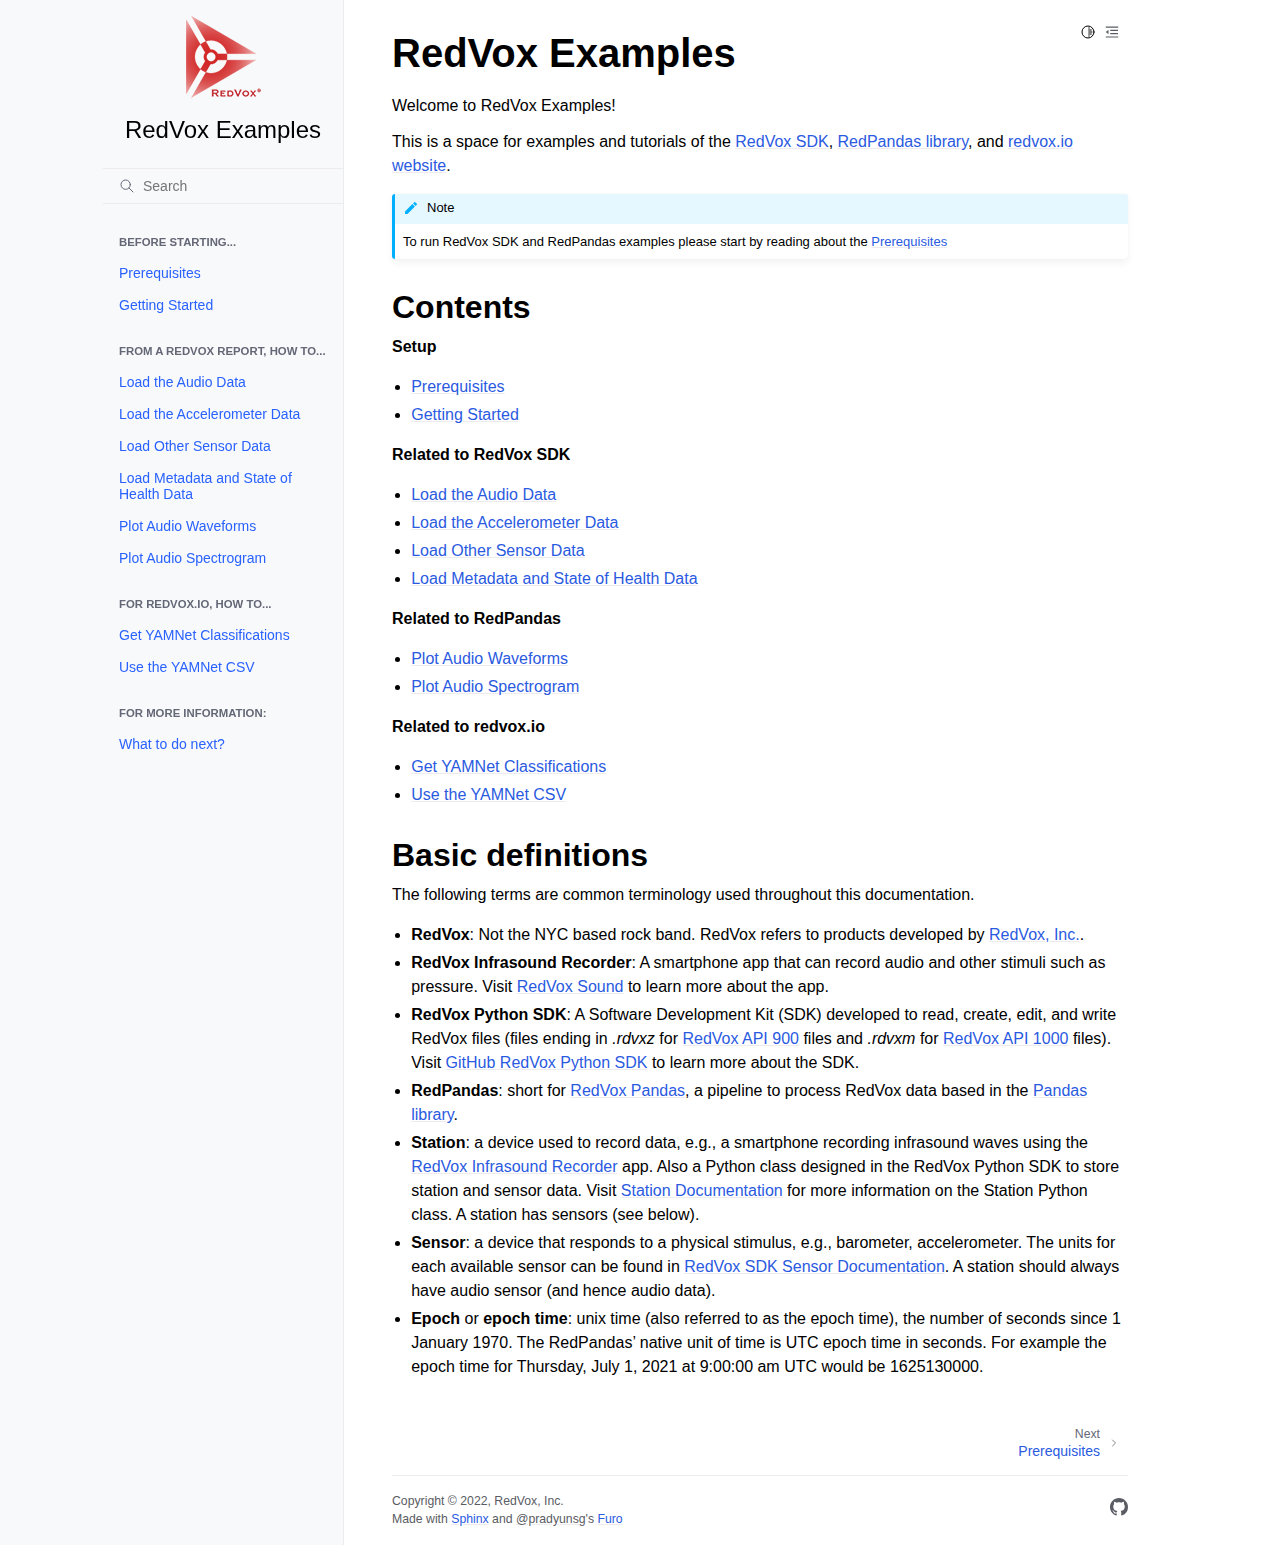
==== index.html @ 16bf3a45 "Update documentation" ====
<!doctype html>
<html class="no-js">
  <head><meta charset="utf-8"/>
    <meta name="viewport" content="width=device-width,initial-scale=1"/>
    <meta name="color-scheme" content="light dark"><link rel="index" title="Index" href="genindex.html" /><link rel="search" title="Search" href="search.html" /><link rel="next" title="Prerequisites" href="prereqs.html" />

    <meta name="generator" content="sphinx-4.5.0, furo 2022.04.07"/>
        <title>RedVox Examples</title>
      <link rel="stylesheet" type="text/css" href="_static/pygments.css" />
    <link rel="stylesheet" type="text/css" href="_static/styles/furo.css?digest=68f4518137b9aefe99b631505a2064c3c42c9852" />
    <link rel="stylesheet" type="text/css" href="_static/styles/furo-extensions.css?digest=30d1aed668e5c3a91c3e3bf6a60b675221979f0e" />
    
    


<style>
  body {
    --color-code-background: #f8f8f8;
  --color-code-foreground: black;
  
  }
  @media not print {
    body[data-theme="dark"] {
      --color-code-background: #202020;
  --color-code-foreground: #d0d0d0;
  
    }
    @media (prefers-color-scheme: dark) {
      body:not([data-theme="light"]) {
        --color-code-background: #202020;
  --color-code-foreground: #d0d0d0;
  
      }
    }
  }
</style></head>
  <body>
    
    <script>
      document.body.dataset.theme = localStorage.getItem("theme") || "auto";
    </script>
    

<svg xmlns="http://www.w3.org/2000/svg" style="display: none;">
  <symbol id="svg-toc" viewBox="0 0 24 24">
    <title>Contents</title>
    <svg stroke="currentColor" fill="currentColor" stroke-width="0" viewBox="0 0 1024 1024">
      <path d="M408 442h480c4.4 0 8-3.6 8-8v-56c0-4.4-3.6-8-8-8H408c-4.4 0-8 3.6-8 8v56c0 4.4 3.6 8 8 8zm-8 204c0 4.4 3.6 8 8 8h480c4.4 0 8-3.6 8-8v-56c0-4.4-3.6-8-8-8H408c-4.4 0-8 3.6-8 8v56zm504-486H120c-4.4 0-8 3.6-8 8v56c0 4.4 3.6 8 8 8h784c4.4 0 8-3.6 8-8v-56c0-4.4-3.6-8-8-8zm0 632H120c-4.4 0-8 3.6-8 8v56c0 4.4 3.6 8 8 8h784c4.4 0 8-3.6 8-8v-56c0-4.4-3.6-8-8-8zM115.4 518.9L271.7 642c5.8 4.6 14.4.5 14.4-6.9V388.9c0-7.4-8.5-11.5-14.4-6.9L115.4 505.1a8.74 8.74 0 0 0 0 13.8z"/>
    </svg>
  </symbol>
  <symbol id="svg-menu" viewBox="0 0 24 24">
    <title>Menu</title>
    <svg xmlns="http://www.w3.org/2000/svg" viewBox="0 0 24 24" fill="none" stroke="currentColor"
      stroke-width="2" stroke-linecap="round" stroke-linejoin="round" class="feather-menu">
      <line x1="3" y1="12" x2="21" y2="12"></line>
      <line x1="3" y1="6" x2="21" y2="6"></line>
      <line x1="3" y1="18" x2="21" y2="18"></line>
    </svg>
  </symbol>
  <symbol id="svg-arrow-right" viewBox="0 0 24 24">
    <title>Expand</title>
    <svg xmlns="http://www.w3.org/2000/svg" viewBox="0 0 24 24" fill="none" stroke="currentColor"
      stroke-width="2" stroke-linecap="round" stroke-linejoin="round" class="feather-chevron-right">
      <polyline points="9 18 15 12 9 6"></polyline>
    </svg>
  </symbol>
  <symbol id="svg-sun" viewBox="0 0 24 24">
    <title>Light mode</title>
    <svg xmlns="http://www.w3.org/2000/svg" viewBox="0 0 24 24" fill="none" stroke="currentColor"
      stroke-width="1.5" stroke-linecap="round" stroke-linejoin="round" class="feather-sun">
      <circle cx="12" cy="12" r="5"></circle>
      <line x1="12" y1="1" x2="12" y2="3"></line>
      <line x1="12" y1="21" x2="12" y2="23"></line>
      <line x1="4.22" y1="4.22" x2="5.64" y2="5.64"></line>
      <line x1="18.36" y1="18.36" x2="19.78" y2="19.78"></line>
      <line x1="1" y1="12" x2="3" y2="12"></line>
      <line x1="21" y1="12" x2="23" y2="12"></line>
      <line x1="4.22" y1="19.78" x2="5.64" y2="18.36"></line>
      <line x1="18.36" y1="5.64" x2="19.78" y2="4.22"></line>
    </svg>
  </symbol>
  <symbol id="svg-moon" viewBox="0 0 24 24">
    <title>Dark mode</title>
    <svg xmlns="http://www.w3.org/2000/svg" viewBox="0 0 24 24" fill="none" stroke="currentColor"
      stroke-width="1.5" stroke-linecap="round" stroke-linejoin="round" class="icon-tabler-moon">
      <path stroke="none" d="M0 0h24v24H0z" fill="none" />
      <path d="M12 3c.132 0 .263 0 .393 0a7.5 7.5 0 0 0 7.92 12.446a9 9 0 1 1 -8.313 -12.454z" />
    </svg>
  </symbol>
  <symbol id="svg-sun-half" viewBox="0 0 24 24">
    <title>Auto light/dark mode</title>
    <svg xmlns="http://www.w3.org/2000/svg" viewBox="0 0 24 24" fill="none" stroke="currentColor"
      stroke-width="1.5" stroke-linecap="round" stroke-linejoin="round" class="icon-tabler-shadow">
      <path stroke="none" d="M0 0h24v24H0z" fill="none"/>
      <circle cx="12" cy="12" r="9" />
      <path d="M13 12h5" />
      <path d="M13 15h4" />
      <path d="M13 18h1" />
      <path d="M13 9h4" />
      <path d="M13 6h1" />
    </svg>
  </symbol>
</svg>

<input type="checkbox" class="sidebar-toggle" name="__navigation" id="__navigation">
<input type="checkbox" class="sidebar-toggle" name="__toc" id="__toc">
<label class="overlay sidebar-overlay" for="__navigation">
  <div class="visually-hidden">Hide navigation sidebar</div>
</label>
<label class="overlay toc-overlay" for="__toc">
  <div class="visually-hidden">Hide table of contents sidebar</div>
</label>



<div class="page">
  <header class="mobile-header">
    <div class="header-left">
      <label class="nav-overlay-icon" for="__navigation">
        <div class="visually-hidden">Toggle site navigation sidebar</div>
        <i class="icon"><svg><use href="#svg-menu"></use></svg></i>
      </label>
    </div>
    <div class="header-center">
      <a href="#"><div class="brand">RedVox Examples</div></a>
    </div>
    <div class="header-right">
      <div class="theme-toggle-container theme-toggle-header">
        <button class="theme-toggle">
          <div class="visually-hidden">Toggle Light / Dark / Auto color theme</div>
          <svg class="theme-icon-when-auto"><use href="#svg-sun-half"></use></svg>
          <svg class="theme-icon-when-dark"><use href="#svg-moon"></use></svg>
          <svg class="theme-icon-when-light"><use href="#svg-sun"></use></svg>
        </button>
      </div>
      <label class="toc-overlay-icon toc-header-icon" for="__toc">
        <div class="visually-hidden">Toggle table of contents sidebar</div>
        <i class="icon"><svg><use href="#svg-toc"></use></svg></i>
      </label>
    </div>
  </header>
  <aside class="sidebar-drawer">
    <div class="sidebar-container">
      
      <div class="sidebar-sticky"><a class="sidebar-brand centered" href="#">
  
  <div class="sidebar-logo-container">
    <img class="sidebar-logo" src="_static/redvox_logo.png" alt="Logo"/>
  </div>
  
  <span class="sidebar-brand-text">RedVox Examples</span>
  
</a><form class="sidebar-search-container" method="get" action="search.html" role="search">
  <input class="sidebar-search" placeholder=Search name="q" aria-label="Search">
  <input type="hidden" name="check_keywords" value="yes">
  <input type="hidden" name="area" value="default">
</form>
<div id="searchbox"></div><div class="sidebar-scroll"><div class="sidebar-tree">
  <p class="caption" role="heading"><span class="caption-text">Before Starting...</span></p>
<ul>
<li class="toctree-l1"><a class="reference internal" href="prereqs.html">Prerequisites</a></li>
<li class="toctree-l1"><a class="reference internal" href="getting_data_from_report.html">Getting Started</a></li>
</ul>
<p class="caption" role="heading"><span class="caption-text">From a RedVox Report, How To...</span></p>
<ul>
<li class="toctree-l1"><a class="reference internal" href="00_audio_from_report.html">Load the Audio Data</a></li>
<li class="toctree-l1"><a class="reference internal" href="01_accelerometer_from_report.html">Load the Accelerometer Data</a></li>
<li class="toctree-l1"><a class="reference internal" href="02_other_sensors_from_report.html">Load Other Sensor Data</a></li>
<li class="toctree-l1"><a class="reference internal" href="03_metadata_soh_from_report.html">Load Metadata and State of Health Data</a></li>
<li class="toctree-l1"><a class="reference internal" href="04_plot_wiggles.html">Plot Audio Waveforms</a></li>
<li class="toctree-l1"><a class="reference internal" href="05_plot_spectrogram.html">Plot Audio Spectrogram</a></li>
</ul>
<p class="caption" role="heading"><span class="caption-text">For redvox.io, How To...</span></p>
<ul>
<li class="toctree-l1"><a class="reference internal" href="06_get_yamnet_classifications.html">Get YAMNet Classifications</a></li>
<li class="toctree-l1"><a class="reference internal" href="07_use_yamnet_csv.html">Use the YAMNet CSV</a></li>
</ul>
<p class="caption" role="heading"><span class="caption-text">For more information:</span></p>
<ul>
<li class="toctree-l1"><a class="reference internal" href="what_to_do_next.html">What to do next?</a></li>
</ul>

</div>
</div>

      </div>
      
    </div>
  </aside>
  <div class="main">
    <div class="content">
      <div class="article-container">
        <a href="#" class="back-to-top muted-link">
          <svg xmlns="http://www.w3.org/2000/svg" viewBox="0 0 24 24">
            <path d="M13 20h-2V8l-5.5 5.5-1.42-1.42L12 4.16l7.92 7.92-1.42 1.42L13 8v12z"></path>
          </svg>
          <span>Back to top</span>
        </a>
        <div class="content-icon-container"><div class="theme-toggle-container theme-toggle-content">
            <button class="theme-toggle">
              <div class="visually-hidden">Toggle Light / Dark / Auto color theme</div>
              <svg class="theme-icon-when-auto"><use href="#svg-sun-half"></use></svg>
              <svg class="theme-icon-when-dark"><use href="#svg-moon"></use></svg>
              <svg class="theme-icon-when-light"><use href="#svg-sun"></use></svg>
            </button>
          </div>
          <label class="toc-overlay-icon toc-content-icon" for="__toc">
            <div class="visually-hidden">Toggle table of contents sidebar</div>
            <i class="icon"><svg><use href="#svg-toc"></use></svg></i>
          </label>
        </div>
        <article role="main">
          <div class="section" id="redvox-examples">
<h1>RedVox Examples<a class="headerlink" href="#redvox-examples" title="Permalink to this headline">#</a></h1>
<p>Welcome to RedVox Examples!</p>
<p>This is a space for examples and tutorials of the <a class="reference external" href="https://github.com/RedVoxInc/redvox-python-sdk">RedVox SDK</a>,
<a class="reference external" href="https://github.com/RedVoxInc/redpandas">RedPandas library</a>, and <a class="reference external" href="https://redvox.io/#/home">redvox.io website</a>.</p>
<div class="admonition note">
<p class="admonition-title">Note</p>
<p>To run RedVox SDK and RedPandas examples please start by reading about the <a class="reference internal" href="prereqs.html"><span class="doc">Prerequisites</span></a></p>
</div>
<div class="section" id="contents">
<h2>Contents<a class="headerlink" href="#contents" title="Permalink to this headline">#</a></h2>
<p><strong>Setup</strong></p>
<ul class="simple">
<li><p><a class="reference internal" href="prereqs.html"><span class="doc">Prerequisites</span></a></p></li>
<li><p><a class="reference internal" href="getting_data_from_report.html"><span class="doc">Getting Started</span></a></p></li>
</ul>
<p><strong>Related to RedVox SDK</strong></p>
<ul class="simple">
<li><p><a class="reference internal" href="00_audio_from_report.html"><span class="doc">Load the Audio Data</span></a></p></li>
<li><p><a class="reference internal" href="01_accelerometer_from_report.html"><span class="doc">Load the Accelerometer Data</span></a></p></li>
<li><p><a class="reference internal" href="02_other_sensors_from_report.html"><span class="doc">Load Other Sensor Data</span></a></p></li>
<li><p><a class="reference internal" href="03_metadata_soh_from_report.html"><span class="doc">Load Metadata and State of Health Data</span></a></p></li>
</ul>
<p><strong>Related to RedPandas</strong></p>
<ul class="simple">
<li><p><a class="reference internal" href="04_plot_wiggles.html"><span class="doc">Plot Audio Waveforms</span></a></p></li>
<li><p><a class="reference internal" href="05_plot_spectrogram.html"><span class="doc">Plot Audio Spectrogram</span></a></p></li>
</ul>
<p><strong>Related to redvox.io</strong></p>
<ul class="simple">
<li><p><a class="reference internal" href="06_get_yamnet_classifications.html"><span class="doc">Get YAMNet Classifications</span></a></p></li>
<li><p><a class="reference internal" href="07_use_yamnet_csv.html"><span class="doc">Use the YAMNet CSV</span></a></p></li>
</ul>
</div>
<div class="section" id="basic-definitions">
<h2>Basic definitions<a class="headerlink" href="#basic-definitions" title="Permalink to this headline">#</a></h2>
<p>The following terms are common terminology used throughout this documentation.</p>
<ul class="simple">
<li><p><strong>RedVox</strong>: Not the NYC based rock band. RedVox refers to products developed by <a class="reference external" href="http://nelha.hawaii.gov/our-clients/redvox/">RedVox, Inc.</a>.</p></li>
<li><p><strong>RedVox Infrasound Recorder</strong>: A smartphone app that can record audio and other stimuli such as pressure.
Visit <a class="reference external" href="https://www.redvoxsound.com">RedVox Sound</a> to learn more about the app.</p></li>
<li><p><strong>RedVox Python SDK</strong>: A Software Development Kit (SDK) developed to read, create, edit, and write RedVox files
(files ending in <cite>.rdvxz</cite> for <a class="reference external" href="https://bitbucket.org/redvoxhi/redvox-protobuf-api/src/master/">RedVox API 900</a>
files and <cite>.rdvxm</cite> for <a class="reference external" href="https://github.com/RedVoxInc/redvox-api-1000">RedVox API 1000</a> files). Visit
<a class="reference external" href="https://github.com/RedVoxInc/redvox-python-sdk">GitHub RedVox Python SDK</a> to learn more about the SDK.</p></li>
<li><p><strong>RedPandas</strong>: short for <a class="reference external" href="https://pypi.org/project/redvox-pandas/">RedVox Pandas</a>, a pipeline to process RedVox data
based in the <a class="reference external" href="https://pandas.pydata.org/">Pandas library</a>.</p></li>
<li><p><strong>Station</strong>: a device used to record data, e.g., a smartphone recording infrasound waves using the
<a class="reference external" href="https://www.redvoxsound.com/">RedVox Infrasound Recorder</a> app. Also a Python class designed in the RedVox Python SDK to
store station and sensor data. Visit
<a class="reference external" href="https://github.com/RedVoxInc/redvox-python-sdk/tree/master/docs/python_sdk/data_window/station">Station Documentation</a>
for more information on the Station Python class. A station has sensors (see below).</p></li>
<li><p><strong>Sensor</strong>: a device that responds to a physical stimulus, e.g., barometer, accelerometer. The units for each available sensor can
be found in <a class="reference external" href="https://github.com/RedVoxInc/redvox-python-sdk/tree/master/docs/python_sdk/data_window/station#sensor-data-dataframe-access">RedVox SDK Sensor Documentation</a>.
A station should always have audio sensor (and hence audio data).</p></li>
<li><p><strong>Epoch</strong> or <strong>epoch time</strong>: unix time (also referred to as the epoch time), the number of seconds since 1 January 1970.
The RedPandas’ native unit of time is UTC epoch time in seconds. For example the epoch time for Thursday, July 1, 2021 at 9:00:00 am
UTC would be 1625130000.</p></li>
</ul>
<div class="toctree-wrapper compound">
</div>
<div class="toctree-wrapper compound">
</div>
<div class="toctree-wrapper compound">
</div>
<div class="toctree-wrapper compound">
</div>
</div>
</div>

        </article>
      </div>
      <footer>
        
        <div class="related-pages">
          <a class="next-page" href="prereqs.html">
              <div class="page-info">
                <div class="context">
                  <span>Next</span>
                </div>
                <div class="title">Prerequisites</div>
              </div>
              <svg><use href="#svg-arrow-right"></use></svg>
            </a>
          
        </div>
        <div class="bottom-of-page">
          <div class="left-details">
            <div class="copyright">
                Copyright &#169; 2022, RedVox, Inc.
            </div>
            Made with <a href="https://www.sphinx-doc.org/">Sphinx</a> and <a class="muted-link" href="https://pradyunsg.me">@pradyunsg</a>'s
            
            <a href="https://github.com/pradyunsg/furo">Furo</a>
            
          </div>
          <div class="right-details">
            <div class="icons">
              <a class="muted-link " href="https://github.com/RedVoxInc/redvox-examples" aria-label="GitHub">
                <svg stroke="currentColor" fill="currentColor" stroke-width="0" viewBox="0 0 16 16">
                    <path fill-rule="evenodd" d="M8 0C3.58 0 0 3.58 0 8c0 3.54 2.29 6.53 5.47 7.59.4.07.55-.17.55-.38 0-.19-.01-.82-.01-1.49-2.01.37-2.53-.49-2.69-.94-.09-.23-.48-.94-.82-1.13-.28-.15-.68-.52-.01-.53.63-.01 1.08.58 1.23.82.72 1.21 1.87.87 2.33.66.07-.52.28-.87.51-1.07-1.78-.2-3.64-.89-3.64-3.95 0-.87.31-1.59.82-2.15-.08-.2-.36-1.02.08-2.12 0 0 .67-.21 2.2.82.64-.18 1.32-.27 2-.27.68 0 1.36.09 2 .27 1.53-1.04 2.2-.82 2.2-.82.44 1.1.16 1.92.08 2.12.51.56.82 1.27.82 2.15 0 3.07-1.87 3.75-3.65 3.95.29.25.54.73.54 1.48 0 1.07-.01 1.93-.01 2.2 0 .21.15.46.55.38A8.013 8.013 0 0 0 16 8c0-4.42-3.58-8-8-8z"></path>
                </svg>
            </a>
              
            </div>
          </div>
        </div>
        
      </footer>
    </div>
    <aside class="toc-drawer">
      
      
      <div class="toc-sticky toc-scroll">
        <div class="toc-title-container">
          <span class="toc-title">
            Contents
          </span>
        </div>
        <div class="toc-tree-container">
          <div class="toc-tree">
            <ul>
<li><a class="reference internal" href="#">RedVox Examples</a><ul>
<li><a class="reference internal" href="#contents">Contents</a></li>
<li><a class="reference internal" href="#basic-definitions">Basic definitions</a><ul>
</ul>
</li>
</ul>
</li>
</ul>

          </div>
        </div>
      </div>
      
      
    </aside>
  </div>
</div><script data-url_root="./" id="documentation_options" src="_static/documentation_options.js"></script>
    <script src="_static/jquery.js"></script>
    <script src="_static/underscore.js"></script>
    <script src="_static/doctools.js"></script>
    <script src="_static/scripts/furo.js"></script>
    </body>
</html>
---- _static/pygments.css ----
.highlight pre { line-height: 125%; }
.highlight td.linenos .normal { color: inherit; background-color: transparent; padding-left: 5px; padding-right: 5px; }
.highlight span.linenos { color: inherit; background-color: transparent; padding-left: 5px; padding-right: 5px; }
.highlight td.linenos .special { color: #000000; background-color: #ffffc0; padding-left: 5px; padding-right: 5px; }
.highlight span.linenos.special { color: #000000; background-color: #ffffc0; padding-left: 5px; padding-right: 5px; }
.highlight .hll { background-color: #ffffcc }
.highlight { background: #f8f8f8; }
.highlight .c { color: #8f5902; font-style: italic } /* Comment */
.highlight .err { color: #a40000; border: 1px solid #ef2929 } /* Error */
.highlight .g { color: #000000 } /* Generic */
.highlight .k { color: #204a87; font-weight: bold } /* Keyword */
.highlight .l { color: #000000 } /* Literal */
.highlight .n { color: #000000 } /* Name */
.highlight .o { color: #ce5c00; font-weight: bold } /* Operator */
.highlight .x { color: #000000 } /* Other */
.highlight .p { color: #000000; font-weight: bold } /* Punctuation */
.highlight .ch { color: #8f5902; font-style: italic } /* Comment.Hashbang */
.highlight .cm { color: #8f5902; font-style: italic } /* Comment.Multiline */
.highlight .cp { color: #8f5902; font-style: italic } /* Comment.Preproc */
.highlight .cpf { color: #8f5902; font-style: italic } /* Comment.PreprocFile */
.highlight .c1 { color: #8f5902; font-style: italic } /* Comment.Single */
.highlight .cs { color: #8f5902; font-style: italic } /* Comment.Special */
.highlight .gd { color: #a40000 } /* Generic.Deleted */
.highlight .ge { color: #000000; font-style: italic } /* Generic.Emph */
.highlight .gr { color: #ef2929 } /* Generic.Error */
.highlight .gh { color: #000080; font-weight: bold } /* Generic.Heading */
.highlight .gi { color: #00A000 } /* Generic.Inserted */
.highlight .go { color: #000000; font-style: italic } /* Generic.Output */
.highlight .gp { color: #8f5902 } /* Generic.Prompt */
.highlight .gs { color: #000000; font-weight: bold } /* Generic.Strong */
.highlight .gu { color: #800080; font-weight: bold } /* Generic.Subheading */
.highlight .gt { color: #a40000; font-weight: bold } /* Generic.Traceback */
.highlight .kc { color: #204a87; font-weight: bold } /* Keyword.Constant */
.highlight .kd { color: #204a87; font-weight: bold } /* Keyword.Declaration */
.highlight .kn { color: #204a87; font-weight: bold } /* Keyword.Namespace */
.highlight .kp { color: #204a87; font-weight: bold } /* Keyword.Pseudo */
.highlight .kr { color: #204a87; font-weight: bold } /* Keyword.Reserved */
.highlight .kt { color: #204a87; font-weight: bold } /* Keyword.Type */
.highlight .ld { color: #000000 } /* Literal.Date */
.highlight .m { color: #0000cf; font-weight: bold } /* Literal.Number */
.highlight .s { color: #4e9a06 } /* Literal.String */
.highlight .na { color: #c4a000 } /* Name.Attribute */
.highlight .nb { color: #204a87 } /* Name.Builtin */
.highlight .nc { color: #000000 } /* Name.Class */
.highlight .no { color: #000000 } /* Name.Constant */
.highlight .nd { color: #5c35cc; font-weight: bold } /* Name.Decorator */
.highlight .ni { color: #ce5c00 } /* Name.Entity */
.highlight .ne { color: #cc0000; font-weight: bold } /* Name.Exception */
.highlight .nf { color: #000000 } /* Name.Function */
.highlight .nl { color: #f57900 } /* Name.Label */
.highlight .nn { color: #000000 } /* Name.Namespace */
.highlight .nx { color: #000000 } /* Name.Other */
.highlight .py { color: #000000 } /* Name.Property */
.highlight .nt { color: #204a87; font-weight: bold } /* Name.Tag */
.highlight .nv { color: #000000 } /* Name.Variable */
.highlight .ow { color: #204a87; font-weight: bold } /* Operator.Word */
.highlight .w { color: #f8f8f8 } /* Text.Whitespace */
.highlight .mb { color: #0000cf; font-weight: bold } /* Literal.Number.Bin */
.highlight .mf { color: #0000cf; font-weight: bold } /* Literal.Number.Float */
.highlight .mh { color: #0000cf; font-weight: bold } /* Literal.Number.Hex */
.highlight .mi { color: #0000cf; font-weight: bold } /* Literal.Number.Integer */
.highlight .mo { color: #0000cf; font-weight: bold } /* Literal.Number.Oct */
.highlight .sa { color: #4e9a06 } /* Literal.String.Affix */
.highlight .sb { color: #4e9a06 } /* Literal.String.Backtick */
.highlight .sc { color: #4e9a06 } /* Literal.String.Char */
.highlight .dl { color: #4e9a06 } /* Literal.String.Delimiter */
.highlight .sd { color: #8f5902; font-style: italic } /* Literal.String.Doc */
.highlight .s2 { color: #4e9a06 } /* Literal.String.Double */
.highlight .se { color: #4e9a06 } /* Literal.String.Escape */
.highlight .sh { color: #4e9a06 } /* Literal.String.Heredoc */
.highlight .si { color: #4e9a06 } /* Literal.String.Interpol */
.highlight .sx { color: #4e9a06 } /* Literal.String.Other */
.highlight .sr { color: #4e9a06 } /* Literal.String.Regex */
.highlight .s1 { color: #4e9a06 } /* Literal.String.Single */
.highlight .ss { color: #4e9a06 } /* Literal.String.Symbol */
.highlight .bp { color: #3465a4 } /* Name.Builtin.Pseudo */
.highlight .fm { color: #000000 } /* Name.Function.Magic */
.highlight .vc { color: #000000 } /* Name.Variable.Class */
.highlight .vg { color: #000000 } /* Name.Variable.Global */
.highlight .vi { color: #000000 } /* Name.Variable.Instance */
.highlight .vm { color: #000000 } /* Name.Variable.Magic */
.highlight .il { color: #0000cf; font-weight: bold } /* Literal.Number.Integer.Long */
@media not print {
body[data-theme="dark"] .highlight pre { line-height: 125%; }
body[data-theme="dark"] .highlight td.linenos .normal { color: #aaaaaa; background-color: transparent; padding-left: 5px; padding-right: 5px; }
body[data-theme="dark"] .highlight span.linenos { color: #aaaaaa; background-color: transparent; padding-left: 5px; padding-right: 5px; }
body[data-theme="dark"] .highlight td.linenos .special { color: #000000; background-color: #ffffc0; padding-left: 5px; padding-right: 5px; }
body[data-theme="dark"] .highlight span.linenos.special { color: #000000; background-color: #ffffc0; padding-left: 5px; padding-right: 5px; }
body[data-theme="dark"] .highlight .hll { background-color: #404040 }
body[data-theme="dark"] .highlight { background: #202020; color: #d0d0d0 }
body[data-theme="dark"] .highlight .c { color: #ababab; font-style: italic } /* Comment */
body[data-theme="dark"] .highlight .err { color: #a61717; background-color: #e3d2d2 } /* Error */
body[data-theme="dark"] .highlight .esc { color: #d0d0d0 } /* Escape */
body[data-theme="dark"] .highlight .g { color: #d0d0d0 } /* Generic */
body[data-theme="dark"] .highlight .k { color: #6ebf26; font-weight: bold } /* Keyword */
body[data-theme="dark"] .highlight .l { color: #d0d0d0 } /* Literal */
body[data-theme="dark"] .highlight .n { color: #d0d0d0 } /* Name */
body[data-theme="dark"] .highlight .o { color: #d0d0d0 } /* Operator */
body[data-theme="dark"] .highlight .x { color: #d0d0d0 } /* Other */
body[data-theme="dark"] .highlight .p { color: #d0d0d0 } /* Punctuation */
body[data-theme="dark"] .highlight .ch { color: #ababab; font-style: italic } /* Comment.Hashbang */
body[data-theme="dark"] .highlight .cm { color: #ababab; font-style: italic } /* Comment.Multiline */
body[data-theme="dark"] .highlight .cp { color: #cd2828; font-weight: bold } /* Comment.Preproc */
body[data-theme="dark"] .highlight .cpf { color: #ababab; font-style: italic } /* Comment.PreprocFile */
body[data-theme="dark"] .highlight .c1 { color: #ababab; font-style: italic } /* Comment.Single */
body[data-theme="dark"] .highlight .cs { color: #e50808; font-weight: bold; background-color: #520000 } /* Comment.Special */
body[data-theme="dark"] .highlight .gd { color: #d22323 } /* Generic.Deleted */
body[data-theme="dark"] .highlight .ge { color: #d0d0d0; font-style: italic } /* Generic.Emph */
body[data-theme="dark"] .highlight .gr { color: #d22323 } /* Generic.Error */
body[data-theme="dark"] .highlight .gh { color: #ffffff; font-weight: bold } /* Generic.Heading */
body[data-theme="dark"] .highlight .gi { color: #589819 } /* Generic.Inserted */
body[data-theme="dark"] .highlight .go { color: #cccccc } /* Generic.Output */
body[data-theme="dark"] .highlight .gp { color: #aaaaaa } /* Generic.Prompt */
body[data-theme="dark"] .highlight .gs { color: #d0d0d0; font-weight: bold } /* Generic.Strong */
body[data-theme="dark"] .highlight .gu { color: #ffffff; text-decoration: underline } /* Generic.Subheading */
body[data-theme="dark"] .highlight .gt { color: #d22323 } /* Generic.Traceback */
body[data-theme="dark"] .highlight .kc { color: #6ebf26; font-weight: bold } /* Keyword.Constant */
body[data-theme="dark"] .highlight .kd { color: #6ebf26; font-weight: bold } /* Keyword.Declaration */
body[data-theme="dark"] .highlight .kn { color: #6ebf26; font-weight: bold } /* Keyword.Namespace */
body[data-theme="dark"] .highlight .kp { color: #6ebf26 } /* Keyword.Pseudo */
body[data-theme="dark"] .highlight .kr { color: #6ebf26; font-weight: bold } /* Keyword.Reserved */
body[data-theme="dark"] .highlight .kt { color: #6ebf26; font-weight: bold } /* Keyword.Type */
body[data-theme="dark"] .highlight .ld { color: #d0d0d0 } /* Literal.Date */
body[data-theme="dark"] .highlight .m { color: #51b2fd } /* Literal.Number */
body[data-theme="dark"] .highlight .s { color: #ed9d13 } /* Literal.String */
body[data-theme="dark"] .highlight .na { color: #bbbbbb } /* Name.Attribute */
body[data-theme="dark"] .highlight .nb { color: #2fbccd } /* Name.Builtin */
body[data-theme="dark"] .highlight .nc { color: #71adff; text-decoration: underline } /* Name.Class */
body[data-theme="dark"] .highlight .no { color: #40ffff } /* Name.Constant */
body[data-theme="dark"] .highlight .nd { color: #ffa500 } /* Name.Decorator */
body[data-theme="dark"] .highlight .ni { color: #d0d0d0 } /* Name.Entity */
body[data-theme="dark"] .highlight .ne { color: #bbbbbb } /* Name.Exception */
body[data-theme="dark"] .highlight .nf { color: #71adff } /* Name.Function */
body[data-theme="dark"] .highlight .nl { color: #d0d0d0 } /* Name.Label */
body[data-theme="dark"] .highlight .nn { color: #71adff; text-decoration: underline } /* Name.Namespace */
body[data-theme="dark"] .highlight .nx { color: #d0d0d0 } /* Name.Other */
body[data-theme="dark"] .highlight .py { color: #d0d0d0 } /* Name.Property */
body[data-theme="dark"] .highlight .nt { color: #6ebf26; font-weight: bold } /* Name.Tag */
body[data-theme="dark"] .highlight .nv { color: #40ffff } /* Name.Variable */
body[data-theme="dark"] .highlight .ow { color: #6ebf26; font-weight: bold } /* Operator.Word */
body[data-theme="dark"] .highlight .w { color: #666666 } /* Text.Whitespace */
body[data-theme="dark"] .highlight .mb { color: #51b2fd } /* Literal.Number.Bin */
body[data-theme="dark"] .highlight .mf { color: #51b2fd } /* Literal.Number.Float */
body[data-theme="dark"] .highlight .mh { color: #51b2fd } /* Literal.Number.Hex */
body[data-theme="dark"] .highlight .mi { color: #51b2fd } /* Literal.Number.Integer */
body[data-theme="dark"] .highlight .mo { color: #51b2fd } /* Literal.Number.Oct */
body[data-theme="dark"] .highlight .sa { color: #ed9d13 } /* Literal.String.Affix */
body[data-theme="dark"] .highlight .sb { color: #ed9d13 } /* Literal.String.Backtick */
body[data-theme="dark"] .highlight .sc { color: #ed9d13 } /* Literal.String.Char */
body[data-theme="dark"] .highlight .dl { color: #ed9d13 } /* Literal.String.Delimiter */
body[data-theme="dark"] .highlight .sd { color: #ed9d13 } /* Literal.String.Doc */
body[data-theme="dark"] .highlight .s2 { color: #ed9d13 } /* Literal.String.Double */
body[data-theme="dark"] .highlight .se { color: #ed9d13 } /* Literal.String.Escape */
body[data-theme="dark"] .highlight .sh { color: #ed9d13 } /* Literal.String.Heredoc */
body[data-theme="dark"] .highlight .si { color: #ed9d13 } /* Literal.String.Interpol */
body[data-theme="dark"] .highlight .sx { color: #ffa500 } /* Literal.String.Other */
body[data-theme="dark"] .highlight .sr { color: #ed9d13 } /* Literal.String.Regex */
body[data-theme="dark"] .highlight .s1 { color: #ed9d13 } /* Literal.String.Single */
body[data-theme="dark"] .highlight .ss { color: #ed9d13 } /* Literal.String.Symbol */
body[data-theme="dark"] .highlight .bp { color: #2fbccd } /* Name.Builtin.Pseudo */
body[data-theme="dark"] .highlight .fm { color: #71adff } /* Name.Function.Magic */
body[data-theme="dark"] .highlight .vc { color: #40ffff } /* Name.Variable.Class */
body[data-theme="dark"] .highlight .vg { color: #40ffff } /* Name.Variable.Global */
body[data-theme="dark"] .highlight .vi { color: #40ffff } /* Name.Variable.Instance */
body[data-theme="dark"] .highlight .vm { color: #40ffff } /* Name.Variable.Magic */
body[data-theme="dark"] .highlight .il { color: #51b2fd } /* Literal.Number.Integer.Long */
@media (prefers-color-scheme: dark) {
body:not([data-theme="light"]) .highlight pre { line-height: 125%; }
body:not([data-theme="light"]) .highlight td.linenos .normal { color: #aaaaaa; background-color: transparent; padding-left: 5px; padding-right: 5px; }
body:not([data-theme="light"]) .highlight span.linenos { color: #aaaaaa; background-color: transparent; padding-left: 5px; padding-right: 5px; }
body:not([data-theme="light"]) .highlight td.linenos .special { color: #000000; background-color: #ffffc0; padding-left: 5px; padding-right: 5px; }
body:not([data-theme="light"]) .highlight span.linenos.special { color: #000000; background-color: #ffffc0; padding-left: 5px; padding-right: 5px; }
body:not([data-theme="light"]) .highlight .hll { background-color: #404040 }
body:not([data-theme="light"]) .highlight { background: #202020; color: #d0d0d0 }
body:not([data-theme="light"]) .highlight .c { color: #ababab; font-style: italic } /* Comment */
body:not([data-theme="light"]) .highlight .err { color: #a61717; background-color: #e3d2d2 } /* Error */
body:not([data-theme="light"]) .highlight .esc { color: #d0d0d0 } /* Escape */
body:not([data-theme="light"]) .highlight .g { color: #d0d0d0 } /* Generic */
body:not([data-theme="light"]) .highlight .k { color: #6ebf26; font-weight: bold } /* Keyword */
body:not([data-theme="light"]) .highlight .l { color: #d0d0d0 } /* Literal */
body:not([data-theme="light"]) .highlight .n { color: #d0d0d0 } /* Name */
body:not([data-theme="light"]) .highlight .o { color: #d0d0d0 } /* Operator */
body:not([data-theme="light"]) .highlight .x { color: #d0d0d0 } /* Other */
body:not([data-theme="light"]) .highlight .p { color: #d0d0d0 } /* Punctuation */
body:not([data-theme="light"]) .highlight .ch { color: #ababab; font-style: italic } /* Comment.Hashbang */
body:not([data-theme="light"]) .highlight .cm { color: #ababab; font-style: italic } /* Comment.Multiline */
body:not([data-theme="light"]) .highlight .cp { color: #cd2828; font-weight: bold } /* Comment.Preproc */
body:not([data-theme="light"]) .highlight .cpf { color: #ababab; font-style: italic } /* Comment.PreprocFile */
body:not([data-theme="light"]) .highlight .c1 { color: #ababab; font-style: italic } /* Comment.Single */
body:not([data-theme="light"]) .highlight .cs { color: #e50808; font-weight: bold; background-color: #520000 } /* Comment.Special */
body:not([data-theme="light"]) .highlight .gd { color: #d22323 } /* Generic.Deleted */
body:not([data-theme="light"]) .highlight .ge { color: #d0d0d0; font-style: italic } /* Generic.Emph */
body:not([data-theme="light"]) .highlight .gr { color: #d22323 } /* Generic.Error */
body:not([data-theme="light"]) .highlight .gh { color: #ffffff; font-weight: bold } /* Generic.Heading */
body:not([data-theme="light"]) .highlight .gi { color: #589819 } /* Generic.Inserted */
body:not([data-theme="light"]) .highlight .go { color: #cccccc } /* Generic.Output */
body:not([data-theme="light"]) .highlight .gp { color: #aaaaaa } /* Generic.Prompt */
body:not([data-theme="light"]) .highlight .gs { color: #d0d0d0; font-weight: bold } /* Generic.Strong */
body:not([data-theme="light"]) .highlight .gu { color: #ffffff; text-decoration: underline } /* Generic.Subheading */
body:not([data-theme="light"]) .highlight .gt { color: #d22323 } /* Generic.Traceback */
body:not([data-theme="light"]) .highlight .kc { color: #6ebf26; font-weight: bold } /* Keyword.Constant */
body:not([data-theme="light"]) .highlight .kd { color: #6ebf26; font-weight: bold } /* Keyword.Declaration */
body:not([data-theme="light"]) .highlight .kn { color: #6ebf26; font-weight: bold } /* Keyword.Namespace */
body:not([data-theme="light"]) .highlight .kp { color: #6ebf26 } /* Keyword.Pseudo */
body:not([data-theme="light"]) .highlight .kr { color: #6ebf26; font-weight: bold } /* Keyword.Reserved */
body:not([data-theme="light"]) .highlight .kt { color: #6ebf26; font-weight: bold } /* Keyword.Type */
body:not([data-theme="light"]) .highlight .ld { color: #d0d0d0 } /* Literal.Date */
body:not([data-theme="light"]) .highlight .m { color: #51b2fd } /* Literal.Number */
body:not([data-theme="light"]) .highlight .s { color: #ed9d13 } /* Literal.String */
body:not([data-theme="light"]) .highlight .na { color: #bbbbbb } /* Name.Attribute */
body:not([data-theme="light"]) .highlight .nb { color: #2fbccd } /* Name.Builtin */
body:not([data-theme="light"]) .highlight .nc { color: #71adff; text-decoration: underline } /* Name.Class */
body:not([data-theme="light"]) .highlight .no { color: #40ffff } /* Name.Constant */
body:not([data-theme="light"]) .highlight .nd { color: #ffa500 } /* Name.Decorator */
body:not([data-theme="light"]) .highlight .ni { color: #d0d0d0 } /* Name.Entity */
body:not([data-theme="light"]) .highlight .ne { color: #bbbbbb } /* Name.Exception */
body:not([data-theme="light"]) .highlight .nf { color: #71adff } /* Name.Function */
body:not([data-theme="light"]) .highlight .nl { color: #d0d0d0 } /* Name.Label */
body:not([data-theme="light"]) .highlight .nn { color: #71adff; text-decoration: underline } /* Name.Namespace */
body:not([data-theme="light"]) .highlight .nx { color: #d0d0d0 } /* Name.Other */
body:not([data-theme="light"]) .highlight .py { color: #d0d0d0 } /* Name.Property */
body:not([data-theme="light"]) .highlight .nt { color: #6ebf26; font-weight: bold } /* Name.Tag */
body:not([data-theme="light"]) .highlight .nv { color: #40ffff } /* Name.Variable */
body:not([data-theme="light"]) .highlight .ow { color: #6ebf26; font-weight: bold } /* Operator.Word */
body:not([data-theme="light"]) .highlight .w { color: #666666 } /* Text.Whitespace */
body:not([data-theme="light"]) .highlight .mb { color: #51b2fd } /* Literal.Number.Bin */
body:not([data-theme="light"]) .highlight .mf { color: #51b2fd } /* Literal.Number.Float */
body:not([data-theme="light"]) .highlight .mh { color: #51b2fd } /* Literal.Number.Hex */
body:not([data-theme="light"]) .highlight .mi { color: #51b2fd } /* Literal.Number.Integer */
body:not([data-theme="light"]) .highlight .mo { color: #51b2fd } /* Literal.Number.Oct */
body:not([data-theme="light"]) .highlight .sa { color: #ed9d13 } /* Literal.String.Affix */
body:not([data-theme="light"]) .highlight .sb { color: #ed9d13 } /* Literal.String.Backtick */
body:not([data-theme="light"]) .highlight .sc { color: #ed9d13 } /* Literal.String.Char */
body:not([data-theme="light"]) .highlight .dl { color: #ed9d13 } /* Literal.String.Delimiter */
body:not([data-theme="light"]) .highlight .sd { color: #ed9d13 } /* Literal.String.Doc */
body:not([data-theme="light"]) .highlight .s2 { color: #ed9d13 } /* Literal.String.Double */
body:not([data-theme="light"]) .highlight .se { color: #ed9d13 } /* Literal.String.Escape */
body:not([data-theme="light"]) .highlight .sh { color: #ed9d13 } /* Literal.String.Heredoc */
body:not([data-theme="light"]) .highlight .si { color: #ed9d13 } /* Literal.String.Interpol */
body:not([data-theme="light"]) .highlight .sx { color: #ffa500 } /* Literal.String.Other */
body:not([data-theme="light"]) .highlight .sr { color: #ed9d13 } /* Literal.String.Regex */
body:not([data-theme="light"]) .highlight .s1 { color: #ed9d13 } /* Literal.String.Single */
body:not([data-theme="light"]) .highlight .ss { color: #ed9d13 } /* Literal.String.Symbol */
body:not([data-theme="light"]) .highlight .bp { color: #2fbccd } /* Name.Builtin.Pseudo */
body:not([data-theme="light"]) .highlight .fm { color: #71adff } /* Name.Function.Magic */
body:not([data-theme="light"]) .highlight .vc { color: #40ffff } /* Name.Variable.Class */
body:not([data-theme="light"]) .highlight .vg { color: #40ffff } /* Name.Variable.Global */
body:not([data-theme="light"]) .highlight .vi { color: #40ffff } /* Name.Variable.Instance */
body:not([data-theme="light"]) .highlight .vm { color: #40ffff } /* Name.Variable.Magic */
body:not([data-theme="light"]) .highlight .il { color: #51b2fd } /* Literal.Number.Integer.Long */
}
}
---- _static/styles/furo.css ----
/*! normalize.css v8.0.1 | MIT License | github.com/necolas/normalize.css */html{-webkit-text-size-adjust:100%;line-height:1.15}body{margin:0}main{display:block}h1{font-size:2em;margin:.67em 0}hr{box-sizing:content-box;height:0;overflow:visible}pre{font-family:monospace,monospace;font-size:1em}a{background-color:transparent}abbr[title]{border-bottom:none;text-decoration:underline;text-decoration:underline dotted}b,strong{font-weight:bolder}code,kbd,samp{font-family:monospace,monospace;font-size:1em}sub,sup{font-size:75%;line-height:0;position:relative;vertical-align:baseline}sub{bottom:-.25em}sup{top:-.5em}img{border-style:none}button,input,optgroup,select,textarea{font-family:inherit;font-size:100%;line-height:1.15;margin:0}button,input{overflow:visible}button,select{text-transform:none}[type=button],[type=reset],[type=submit],button{-webkit-appearance:button}[type=button]::-moz-focus-inner,[type=reset]::-moz-focus-inner,[type=submit]::-moz-focus-inner,button::-moz-focus-inner{border-style:none;padding:0}[type=button]:-moz-focusring,[type=reset]:-moz-focusring,[type=submit]:-moz-focusring,button:-moz-focusring{outline:1px dotted ButtonText}fieldset{padding:.35em .75em .625em}legend{box-sizing:border-box;color:inherit;display:table;max-width:100%;padding:0;white-space:normal}progress{vertical-align:baseline}textarea{overflow:auto}[type=checkbox],[type=radio]{box-sizing:border-box;padding:0}[type=number]::-webkit-inner-spin-button,[type=number]::-webkit-outer-spin-button{height:auto}[type=search]{-webkit-appearance:textfield;outline-offset:-2px}[type=search]::-webkit-search-decoration{-webkit-appearance:none}::-webkit-file-upload-button{-webkit-appearance:button;font:inherit}details{display:block}summary{display:list-item}[hidden],template{display:none}@media print{.content-icon-container,.headerlink,.mobile-header,.related-pages{display:none!important}.highlight{border:.1pt solid var(--color-foreground-border)}}.visually-hidden{clip:rect(0,0,0,0)!important;border:0!important;height:1px!important;margin:-1px!important;overflow:hidden!important;padding:0!important;position:absolute!important;white-space:nowrap!important;width:1px!important}:-moz-focusring{outline:auto}body{--font-stack:-apple-system,BlinkMacSystemFont,Segoe UI,Helvetica,Arial,sans-serif,Apple Color Emoji,Segoe UI Emoji;--font-stack--monospace:"SFMono-Regular",Menlo,Consolas,Monaco,Liberation Mono,Lucida Console,monospace;--font-size--normal:100%;--font-size--small:87.5%;--font-size--small--2:81.25%;--font-size--small--3:75%;--font-size--small--4:62.5%;--sidebar-caption-font-size:var(--font-size--small--2);--sidebar-item-font-size:var(--font-size--small);--sidebar-search-input-font-size:var(--font-size--small);--toc-font-size:var(--font-size--small--3);--toc-font-size--mobile:var(--font-size--normal);--toc-title-font-size:var(--font-size--small--4);--admonition-font-size:0.8125rem;--admonition-title-font-size:0.8125rem;--code-font-size:var(--font-size--small--2);--api-font-size:var(--font-size--small);--header-height:calc(var(--sidebar-item-line-height) + var(--sidebar-item-spacing-vertical)*4);--header-padding:0.5rem;--sidebar-tree-space-above:1.5rem;--sidebar-caption-space-above:1rem;--sidebar-item-line-height:1rem;--sidebar-item-spacing-vertical:0.5rem;--sidebar-item-spacing-horizontal:1rem;--sidebar-item-height:calc(var(--sidebar-item-line-height) + var(--sidebar-item-spacing-vertical)*2);--sidebar-expander-width:var(--sidebar-item-height);--sidebar-search-space-above:0.5rem;--sidebar-search-input-spacing-vertical:0.5rem;--sidebar-search-input-spacing-horizontal:0.5rem;--sidebar-search-input-height:1rem;--sidebar-search-icon-size:var(--sidebar-search-input-height);--toc-title-padding:0.25rem 0;--toc-spacing-vertical:1.5rem;--toc-spacing-horizontal:1.5rem;--toc-item-spacing-vertical:0.4rem;--toc-item-spacing-horizontal:1rem;--icon-search:url('data:image/svg+xml;charset=utf-8,<svg xmlns="http://www.w3.org/2000/svg" viewBox="0 0 24 24" stroke-width="1.5" stroke="currentColor" fill="none" stroke-linecap="round" stroke-linejoin="round"><path d="M0 0h24v24H0z" stroke="none"/><circle cx="10" cy="10" r="7"/><path d="m21 21-6-6"/></svg>');--icon-pencil:url('data:image/svg+xml;charset=utf-8,<svg xmlns="http://www.w3.org/2000/svg" viewBox="0 0 24 24"><path d="M20.71 7.04c.39-.39.39-1.04 0-1.41l-2.34-2.34c-.37-.39-1.02-.39-1.41 0l-1.84 1.83 3.75 3.75M3 17.25V21h3.75L17.81 9.93l-3.75-3.75L3 17.25z"/></svg>');--icon-abstract:url('data:image/svg+xml;charset=utf-8,<svg xmlns="http://www.w3.org/2000/svg" viewBox="0 0 24 24"><path d="M4 5h16v2H4V5m0 4h16v2H4V9m0 4h16v2H4v-2m0 4h10v2H4v-2z"/></svg>');--icon-info:url('data:image/svg+xml;charset=utf-8,<svg xmlns="http://www.w3.org/2000/svg" viewBox="0 0 24 24"><path d="M13 9h-2V7h2m0 10h-2v-6h2m-1-9A10 10 0 0 0 2 12a10 10 0 0 0 10 10 10 10 0 0 0 10-10A10 10 0 0 0 12 2z"/></svg>');--icon-flame:url('data:image/svg+xml;charset=utf-8,<svg xmlns="http://www.w3.org/2000/svg" viewBox="0 0 24 24"><path d="M17.55 11.2c-.23-.3-.5-.56-.76-.82-.65-.6-1.4-1.03-2.03-1.66C13.3 7.26 13 4.85 13.91 3c-.91.23-1.75.75-2.45 1.32-2.54 2.08-3.54 5.75-2.34 8.9.04.1.08.2.08.33 0 .22-.15.42-.35.5-.22.1-.46.04-.64-.12a.83.83 0 0 1-.15-.17c-1.1-1.43-1.28-3.48-.53-5.12C5.89 10 5 12.3 5.14 14.47c.04.5.1 1 .27 1.5.14.6.4 1.2.72 1.73 1.04 1.73 2.87 2.97 4.84 3.22 2.1.27 4.35-.12 5.96-1.6 1.8-1.66 2.45-4.32 1.5-6.6l-.13-.26c-.2-.46-.47-.87-.8-1.25l.05-.01m-3.1 6.3c-.28.24-.73.5-1.08.6-1.1.4-2.2-.16-2.87-.82 1.19-.28 1.89-1.16 2.09-2.05.17-.8-.14-1.46-.27-2.23-.12-.74-.1-1.37.18-2.06.17.38.37.76.6 1.06.76 1 1.95 1.44 2.2 2.8.04.14.06.28.06.43.03.82-.32 1.72-.92 2.27h.01z"/></svg>');--icon-question:url('data:image/svg+xml;charset=utf-8,<svg xmlns="http://www.w3.org/2000/svg" viewBox="0 0 24 24"><path d="m15.07 11.25-.9.92C13.45 12.89 13 13.5 13 15h-2v-.5c0-1.11.45-2.11 1.17-2.83l1.24-1.26c.37-.36.59-.86.59-1.41a2 2 0 0 0-2-2 2 2 0 0 0-2 2H8a4 4 0 0 1 4-4 4 4 0 0 1 4 4 3.2 3.2 0 0 1-.93 2.25M13 19h-2v-2h2M12 2A10 10 0 0 0 2 12a10 10 0 0 0 10 10 10 10 0 0 0 10-10c0-5.53-4.5-10-10-10z"/></svg>');--icon-warning:url('data:image/svg+xml;charset=utf-8,<svg xmlns="http://www.w3.org/2000/svg" viewBox="0 0 24 24"><path d="M13 14h-2v-4h2m0 8h-2v-2h2M1 21h22L12 2 1 21z"/></svg>');--icon-failure:url('data:image/svg+xml;charset=utf-8,<svg xmlns="http://www.w3.org/2000/svg" viewBox="0 0 24 24"><path d="M12 2c5.53 0 10 4.47 10 10s-4.47 10-10 10S2 17.53 2 12 6.47 2 12 2m3.59 5L12 10.59 8.41 7 7 8.41 10.59 12 7 15.59 8.41 17 12 13.41 15.59 17 17 15.59 13.41 12 17 8.41 15.59 7z"/></svg>');--icon-spark:url('data:image/svg+xml;charset=utf-8,<svg xmlns="http://www.w3.org/2000/svg" viewBox="0 0 24 24"><path d="m11.5 20 4.86-9.73H13V4l-5 9.73h3.5V20M12 2c2.75 0 5.1 1 7.05 2.95C21 6.9 22 9.25 22 12s-1 5.1-2.95 7.05C17.1 21 14.75 22 12 22s-5.1-1-7.05-2.95C3 17.1 2 14.75 2 12s1-5.1 2.95-7.05C6.9 3 9.25 2 12 2z"/></svg>');--color-admonition-title--caution:#ff9100;--color-admonition-title-background--caution:rgba(255,145,0,.1);--color-admonition-title--warning:#ff9100;--color-admonition-title-background--warning:rgba(255,145,0,.1);--color-admonition-title--danger:#ff5252;--color-admonition-title-background--danger:rgba(255,82,82,.1);--color-admonition-title--attention:#ff5252;--color-admonition-title-background--attention:rgba(255,82,82,.1);--color-admonition-title--error:#ff5252;--color-admonition-title-background--error:rgba(255,82,82,.1);--color-admonition-title--hint:#00c852;--color-admonition-title-background--hint:rgba(0,200,82,.1);--color-admonition-title--tip:#00c852;--color-admonition-title-background--tip:rgba(0,200,82,.1);--color-admonition-title--important:#00bfa5;--color-admonition-title-background--important:rgba(0,191,165,.1);--color-admonition-title--note:#00b0ff;--color-admonition-title-background--note:rgba(0,176,255,.1);--color-admonition-title--seealso:#448aff;--color-admonition-title-background--seealso:rgba(68,138,255,.1);--color-admonition-title--admonition-todo:grey;--color-admonition-title-background--admonition-todo:hsla(0,0%,50%,.1);--color-admonition-title:#651fff;--color-admonition-title-background:rgba(101,31,255,.1);--icon-admonition-default:var(--icon-abstract);--color-topic-title:#14b8a6;--color-topic-title-background:rgba(20,184,166,.1);--icon-topic-default:var(--icon-pencil);--color-problematic:#b30000;--color-foreground-primary:#000;--color-foreground-secondary:#5a5c63;--color-foreground-muted:#646776;--color-foreground-border:#878787;--color-background-primary:#fff;--color-background-secondary:#f8f9fb;--color-background-hover:#efeff4;--color-background-hover--transparent:#efeff400;--color-background-border:#eeebee;--color-background-item:#ccc;--color-announcement-background:#000000dd;--color-announcement-text:#eeebee;--color-brand-primary:#2962ff;--color-brand-content:#2a5adf;--color-api-background:var(--color-background-secondary);--color-api-background-hover:var(--color-background-hover);--color-api-overall:var(--color-foreground-secondary);--color-api-name:var(--color-problematic);--color-api-pre-name:var(--color-problematic);--color-api-paren:var(--color-foreground-secondary);--color-api-keyword:var(--color-foreground-primary);--color-highlight-on-target:#ffc;--color-inline-code-background:var(--color-background-secondary);--color-highlighted-background:#def;--color-highlighted-text:var(--color-foreground-primary);--color-guilabel-background:#ddeeff80;--color-guilabel-border:#bedaf580;--color-guilabel-text:var(--color-foreground-primary);--color-admonition-background:transparent;--color-table-header-background:var(--color-background-secondary);--color-table-border:var(--color-background-border);--color-card-border:var(--color-background-secondary);--color-card-background:transparent;--color-card-marginals-background:var(--color-background-secondary);--color-header-background:var(--color-background-primary);--color-header-border:var(--color-background-border);--color-header-text:var(--color-foreground-primary);--color-sidebar-background:var(--color-background-secondary);--color-sidebar-background-border:var(--color-background-border);--color-sidebar-brand-text:var(--color-foreground-primary);--color-sidebar-caption-text:var(--color-foreground-muted);--color-sidebar-link-text:var(--color-foreground-secondary);--color-sidebar-link-text--top-level:var(--color-brand-primary);--color-sidebar-item-background:var(--color-sidebar-background);--color-sidebar-item-background--current:var( --color-sidebar-item-background );--color-sidebar-item-background--hover:linear-gradient(90deg,var(--color-background-hover--transparent) 0%,var(--color-background-hover) var(--sidebar-item-spacing-horizontal),var(--color-background-hover) 100%);--color-sidebar-item-expander-background:transparent;--color-sidebar-item-expander-background--hover:var( --color-background-hover );--color-sidebar-search-text:var(--color-foreground-primary);--color-sidebar-search-background:var(--color-background-secondary);--color-sidebar-search-background--focus:var(--color-background-primary);--color-sidebar-search-border:var(--color-background-border);--color-sidebar-search-icon:var(--color-foreground-muted);--color-toc-background:var(--color-background-primary);--color-toc-title-text:var(--color-foreground-muted);--color-toc-item-text:var(--color-foreground-secondary);--color-toc-item-text--hover:var(--color-foreground-primary);--color-toc-item-text--active:var(--color-brand-primary);--color-content-foreground:var(--color-foreground-primary);--color-content-background:transparent;--color-link:var(--color-brand-content);--color-link--hover:var(--color-brand-content);--color-link-underline:var(--color-background-border);--color-link-underline--hover:var(--color-foreground-border)}.only-light{display:block!important}html body .only-dark{display:none!important}@media not print{body[data-theme=dark]{--color-problematic:#ee5151;--color-foreground-primary:#ffffffcc;--color-foreground-secondary:#9ca0a5;--color-foreground-muted:#81868d;--color-foreground-border:#666;--color-background-primary:#131416;--color-background-secondary:#1a1c1e;--color-background-hover:#1e2124;--color-background-hover--transparent:#1e212400;--color-background-border:#303335;--color-background-item:#444;--color-announcement-background:#000000dd;--color-announcement-text:#eeebee;--color-brand-primary:#2b8cee;--color-brand-content:#368ce2;--color-highlighted-background:#083563;--color-guilabel-background:#08356380;--color-guilabel-border:#13395f80;--color-api-keyword:var(--color-foreground-secondary);--color-highlight-on-target:#330;--color-admonition-background:#18181a;--color-card-border:var(--color-background-secondary);--color-card-background:#18181a;--color-card-marginals-background:var(--color-background-hover)}html body[data-theme=dark] .only-light{display:none!important}body[data-theme=dark] .only-dark{display:block!important}@media(prefers-color-scheme:dark){body:not([data-theme=light]){--color-problematic:#ee5151;--color-foreground-primary:#ffffffcc;--color-foreground-secondary:#9ca0a5;--color-foreground-muted:#81868d;--color-foreground-border:#666;--color-background-primary:#131416;--color-background-secondary:#1a1c1e;--color-background-hover:#1e2124;--color-background-hover--transparent:#1e212400;--color-background-border:#303335;--color-background-item:#444;--color-announcement-background:#000000dd;--color-announcement-text:#eeebee;--color-brand-primary:#2b8cee;--color-brand-content:#368ce2;--color-highlighted-background:#083563;--color-guilabel-background:#08356380;--color-guilabel-border:#13395f80;--color-api-keyword:var(--color-foreground-secondary);--color-highlight-on-target:#330;--color-admonition-background:#18181a;--color-card-border:var(--color-background-secondary);--color-card-background:#18181a;--color-card-marginals-background:var(--color-background-hover)}html body:not([data-theme=light]) .only-light{display:none!important}body:not([data-theme=light]) .only-dark{display:block!important}}}body[data-theme=auto] .theme-toggle svg.theme-icon-when-auto,body[data-theme=dark] .theme-toggle svg.theme-icon-when-dark,body[data-theme=light] .theme-toggle svg.theme-icon-when-light{display:block}body{font-family:var(--font-stack)}code,kbd,pre,samp{font-family:var(--font-stack--monospace)}body{-webkit-font-smoothing:antialiased;-moz-osx-font-smoothing:grayscale}article{line-height:1.5}h1,h2,h3,h4,h5,h6{border-radius:.5rem;font-weight:700;line-height:1.25;margin:.5rem -.5rem;padding-left:.5rem;padding-right:.5rem}h1+p,h2+p,h3+p,h4+p,h5+p,h6+p{margin-top:0}h1{font-size:2.5em;margin-bottom:1rem}h1,h2{margin-top:1.75rem}h2{font-size:2em}h3{font-size:1.5em}h4{font-size:1.25em}h5{font-size:1.125em}h6{font-size:1em}small{font-size:80%;opacity:75%}p{margin-bottom:.75rem;margin-top:.5rem}hr.docutils{background-color:var(--color-background-border);border:0;height:1px;margin:2rem 0;padding:0}.centered{text-align:center}a{color:var(--color-link);text-decoration:underline;-webkit-text-decoration-color:var(--color-link-underline);text-decoration-color:var(--color-link-underline)}a:hover{color:var(--color-link--hover);-webkit-text-decoration-color:var(--color-link-underline--hover);text-decoration-color:var(--color-link-underline--hover)}a.muted-link{color:inherit}a.muted-link:hover{color:var(--color-link);-webkit-text-decoration-color:var(--color-link-underline--hover);text-decoration-color:var(--color-link-underline--hover)}html{overflow-x:hidden;overflow-y:scroll;scroll-behavior:smooth}.sidebar-scroll,.toc-scroll,article[role=main] *{scrollbar-color:var(--color-foreground-border) transparent;scrollbar-width:thin}.sidebar-scroll::-webkit-scrollbar,.toc-scroll::-webkit-scrollbar,article[role=main] ::-webkit-scrollbar{height:.25rem;width:.25rem}.sidebar-scroll::-webkit-scrollbar-thumb,.toc-scroll::-webkit-scrollbar-thumb,article[role=main] ::-webkit-scrollbar-thumb{background-color:var(--color-foreground-border);border-radius:.125rem}body,html{background:var(--color-background-primary);color:var(--color-foreground-primary);height:100%}article{background:var(--color-content-background);color:var(--color-content-foreground)}.page{display:flex;min-height:100%}.mobile-header{background-color:var(--color-header-background);border-bottom:1px solid var(--color-header-border);color:var(--color-header-text);display:none;height:var(--header-height);width:100%;z-index:10}.mobile-header.scrolled{border-bottom:none;box-shadow:0 0 .2rem rgba(0,0,0,.1),0 .2rem .4rem rgba(0,0,0,.2)}.mobile-header .header-center a{color:var(--color-header-text);text-decoration:none}.main{display:flex;flex:1}.sidebar-drawer{background:var(--color-sidebar-background);border-right:1px solid var(--color-sidebar-background-border);box-sizing:border-box;display:flex;justify-content:flex-end;min-width:15em;width:calc(50% - 26em)}.sidebar-container,.toc-drawer{box-sizing:border-box;width:15em}.toc-drawer{background:var(--color-toc-background);padding-right:1rem}.sidebar-sticky,.toc-sticky{display:flex;flex-direction:column;height:min(100%,100vh);height:100vh;position:-webkit-sticky;position:sticky;top:0}.sidebar-scroll,.toc-scroll{flex-grow:1;flex-shrink:1;overflow:auto;scroll-behavior:smooth}.content{display:flex;flex-direction:column;justify-content:space-between;padding:0 3em;width:46em}.icon{display:inline-block;height:1rem;width:1rem}.icon svg{height:100%;width:100%}.announcement{align-items:center;background-color:var(--color-announcement-background);color:var(--color-announcement-text);display:flex;height:var(--header-height);overflow-x:auto}.announcement+.page{min-height:calc(100% - var(--header-height))}.announcement-content{box-sizing:border-box;min-width:100%;padding:.5rem;text-align:center;white-space:nowrap}.announcement-content a{color:var(--color-announcement-text);-webkit-text-decoration-color:var(--color-announcement-text);text-decoration-color:var(--color-announcement-text)}.announcement-content a:hover{color:var(--color-announcement-text);-webkit-text-decoration-color:var(--color-link--hover);text-decoration-color:var(--color-link--hover)}.no-js .theme-toggle-container{display:none}.theme-toggle-container{vertical-align:middle}.theme-toggle{background:transparent;border:none;cursor:pointer;padding:0}.theme-toggle svg{color:var(--color-foreground-primary);display:none;height:1rem;vertical-align:middle;width:1rem}.theme-toggle-header{float:left;padding:1rem .5rem}.nav-overlay-icon,.toc-overlay-icon{cursor:pointer;display:none}.nav-overlay-icon .icon,.toc-overlay-icon .icon{color:var(--color-foreground-secondary);height:1rem;width:1rem}.nav-overlay-icon,.toc-header-icon{align-items:center;justify-content:center}.toc-content-icon{height:1.5rem;width:1.5rem}.content-icon-container{display:flex;float:right;gap:.5rem;margin-bottom:1rem;margin-left:1rem;margin-top:1.5rem}.content-icon-container .edit-this-page svg{color:inherit;height:1rem;width:1rem}.sidebar-toggle{display:none;position:absolute}.sidebar-toggle[name=__toc]{left:20px}.sidebar-toggle:checked{left:40px}.overlay{background-color:rgba(0,0,0,.54);height:0;opacity:0;position:fixed;top:0;transition:width 0ms,height 0ms,opacity .25s ease-out;width:0}.sidebar-overlay{z-index:20}.toc-overlay{z-index:40}.sidebar-drawer{transition:left .25s ease-in-out;z-index:30}.toc-drawer{transition:right .25s ease-in-out;z-index:50}#__navigation:checked~.sidebar-overlay{height:100%;opacity:1;width:100%}#__navigation:checked~.page .sidebar-drawer{left:0;top:0}#__toc:checked~.toc-overlay{height:100%;opacity:1;width:100%}#__toc:checked~.page .toc-drawer{right:0;top:0}.back-to-top{background:var(--color-background-primary);border-radius:1rem;box-shadow:0 .2rem .5rem rgba(0,0,0,.05),0 0 1px 0 #6b728080;display:none;font-size:.8125rem;left:0;margin-left:50%;padding:.5rem .75rem .5rem .5rem;position:fixed;text-decoration:none;top:1rem;transform:translateX(-50%);z-index:10}.back-to-top svg{fill:currentColor;display:inline-block;height:1rem;width:1rem}.back-to-top span{margin-left:.25rem}.show-back-to-top .back-to-top{align-items:center;display:flex}@media(min-width:97em){html{font-size:110%}}@media(max-width:82em){.toc-content-icon{display:flex}.toc-drawer{border-left:1px solid var(--color-background-muted);height:100vh;position:fixed;right:-15em;top:0}.toc-tree{border-left:none;font-size:var(--toc-font-size--mobile)}.sidebar-drawer{width:calc(50% - 18.5em)}}@media(max-width:67em){.nav-overlay-icon{display:flex}.sidebar-drawer{height:100vh;left:-15em;position:fixed;top:0;width:15em}.toc-header-icon{display:flex}.theme-toggle-content,.toc-content-icon{display:none}.theme-toggle-header{display:block}.mobile-header{align-items:center;display:flex;justify-content:space-between;position:-webkit-sticky;position:sticky;top:0}.mobile-header .header-left,.mobile-header .header-right{display:flex;height:var(--header-height);padding:0 var(--header-padding)}.mobile-header .header-left label,.mobile-header .header-right label{height:100%;width:100%}:target{scroll-margin-top:var(--header-height)}.back-to-top{top:calc(var(--header-height) + .5rem)}.page{flex-direction:column;justify-content:center}.content{margin-left:auto;margin-right:auto}}@media(max-width:52em){.content{overflow-x:auto;width:100%}}@media(max-width:46em){.content{padding:0 1em}article div.sidebar{float:none;margin:1rem 0;width:100%}}.admonition,.topic{background:var(--color-admonition-background);border-radius:.2rem;box-shadow:0 .2rem .5rem rgba(0,0,0,.05),0 0 .0625rem rgba(0,0,0,.1);font-size:var(--admonition-font-size);margin:1rem auto;overflow:hidden;padding:0 .5rem .5rem;page-break-inside:avoid}.admonition>:nth-child(2),.topic>:nth-child(2){margin-top:0}.admonition>:last-child,.topic>:last-child{margin-bottom:0}p.admonition-title,p.topic-title{font-size:var(--admonition-title-font-size);font-weight:500;line-height:1.3;margin:0 -.5rem .5rem;padding:.4rem .5rem .4rem 2rem;position:relative}p.admonition-title:before,p.topic-title:before{content:"";height:1rem;left:.5rem;position:absolute;width:1rem}p.admonition-title{background-color:var(--color-admonition-title-background)}p.admonition-title:before{background-color:var(--color-admonition-title);-webkit-mask-image:var(--icon-admonition-default);mask-image:var(--icon-admonition-default);-webkit-mask-repeat:no-repeat;mask-repeat:no-repeat}p.topic-title{background-color:var(--color-topic-title-background)}p.topic-title:before{background-color:var(--color-topic-title);-webkit-mask-image:var(--icon-topic-default);mask-image:var(--icon-topic-default);-webkit-mask-repeat:no-repeat;mask-repeat:no-repeat}.admonition{border-left:.2rem solid var(--color-admonition-title)}.admonition.caution{border-left-color:var(--color-admonition-title--caution)}.admonition.caution>.admonition-title{background-color:var(--color-admonition-title-background--caution)}.admonition.caution>.admonition-title:before{background-color:var(--color-admonition-title--caution);-webkit-mask-image:var(--icon-spark);mask-image:var(--icon-spark)}.admonition.warning{border-left-color:var(--color-admonition-title--warning)}.admonition.warning>.admonition-title{background-color:var(--color-admonition-title-background--warning)}.admonition.warning>.admonition-title:before{background-color:var(--color-admonition-title--warning);-webkit-mask-image:var(--icon-warning);mask-image:var(--icon-warning)}.admonition.danger{border-left-color:var(--color-admonition-title--danger)}.admonition.danger>.admonition-title{background-color:var(--color-admonition-title-background--danger)}.admonition.danger>.admonition-title:before{background-color:var(--color-admonition-title--danger);-webkit-mask-image:var(--icon-spark);mask-image:var(--icon-spark)}.admonition.attention{border-left-color:var(--color-admonition-title--attention)}.admonition.attention>.admonition-title{background-color:var(--color-admonition-title-background--attention)}.admonition.attention>.admonition-title:before{background-color:var(--color-admonition-title--attention);-webkit-mask-image:var(--icon-warning);mask-image:var(--icon-warning)}.admonition.error{border-left-color:var(--color-admonition-title--error)}.admonition.error>.admonition-title{background-color:var(--color-admonition-title-background--error)}.admonition.error>.admonition-title:before{background-color:var(--color-admonition-title--error);-webkit-mask-image:var(--icon-failure);mask-image:var(--icon-failure)}.admonition.hint{border-left-color:var(--color-admonition-title--hint)}.admonition.hint>.admonition-title{background-color:var(--color-admonition-title-background--hint)}.admonition.hint>.admonition-title:before{background-color:var(--color-admonition-title--hint);-webkit-mask-image:var(--icon-question);mask-image:var(--icon-question)}.admonition.tip{border-left-color:var(--color-admonition-title--tip)}.admonition.tip>.admonition-title{background-color:var(--color-admonition-title-background--tip)}.admonition.tip>.admonition-title:before{background-color:var(--color-admonition-title--tip);-webkit-mask-image:var(--icon-info);mask-image:var(--icon-info)}.admonition.important{border-left-color:var(--color-admonition-title--important)}.admonition.important>.admonition-title{background-color:var(--color-admonition-title-background--important)}.admonition.important>.admonition-title:before{background-color:var(--color-admonition-title--important);-webkit-mask-image:var(--icon-flame);mask-image:var(--icon-flame)}.admonition.note{border-left-color:var(--color-admonition-title--note)}.admonition.note>.admonition-title{background-color:var(--color-admonition-title-background--note)}.admonition.note>.admonition-title:before{background-color:var(--color-admonition-title--note);-webkit-mask-image:var(--icon-pencil);mask-image:var(--icon-pencil)}.admonition.seealso{border-left-color:var(--color-admonition-title--seealso)}.admonition.seealso>.admonition-title{background-color:var(--color-admonition-title-background--seealso)}.admonition.seealso>.admonition-title:before{background-color:var(--color-admonition-title--seealso);-webkit-mask-image:var(--icon-info);mask-image:var(--icon-info)}.admonition.admonition-todo{border-left-color:var(--color-admonition-title--admonition-todo)}.admonition.admonition-todo>.admonition-title{background-color:var(--color-admonition-title-background--admonition-todo)}.admonition.admonition-todo>.admonition-title:before{background-color:var(--color-admonition-title--admonition-todo);-webkit-mask-image:var(--icon-pencil);mask-image:var(--icon-pencil)}.admonition-todo>.admonition-title{text-transform:uppercase}dl[class]:not(.option-list):not(.field-list):not(.footnote):not(.glossary):not(.simple) dd{margin-left:2rem}dl[class]:not(.option-list):not(.field-list):not(.footnote):not(.glossary):not(.simple) dd>:first-child{margin-top:.125rem}dl[class]:not(.option-list):not(.field-list):not(.footnote):not(.glossary):not(.simple) .field-list,dl[class]:not(.option-list):not(.field-list):not(.footnote):not(.glossary):not(.simple) dd>:last-child{margin-bottom:.75rem}dl[class]:not(.option-list):not(.field-list):not(.footnote):not(.glossary):not(.simple) .field-list>dt{font-size:var(--font-size--small);text-transform:uppercase}dl[class]:not(.option-list):not(.field-list):not(.footnote):not(.glossary):not(.simple) .field-list dd:empty{margin-bottom:.5rem}dl[class]:not(.option-list):not(.field-list):not(.footnote):not(.glossary):not(.simple) .field-list dd>ul{margin-left:-1.2rem}dl[class]:not(.option-list):not(.field-list):not(.footnote):not(.glossary):not(.simple) .field-list dd>ul>li>p:nth-child(2){margin-top:0}dl[class]:not(.option-list):not(.field-list):not(.footnote):not(.glossary):not(.simple) .field-list dd>ul>li>p+p:last-child:empty{margin-bottom:0;margin-top:0}dl[class]:not(.option-list):not(.field-list):not(.footnote):not(.glossary):not(.simple)>dt{color:var(--color-api-overall)}.sig{background:var(--color-api-background);border-radius:.25rem;font-family:var(--font-stack--monospace);font-size:var(--api-font-size);font-weight:700;padding:.25rem .5rem .25rem 3em;text-indent:-2.5em}.sig:hover{background:var(--color-api-background-hover)}.sig a.reference .viewcode-link{font-weight:400;width:3.5rem}.sig span.pre{overflow-wrap:anywhere}em.property{font-style:normal}em.property:first-child{color:var(--color-api-keyword)}.sig-name{color:var(--color-api-name)}.sig-prename{color:var(--color-api-pre-name);font-weight:400}.sig-paren{color:var(--color-api-paren)}.sig-param{font-style:normal}.versionmodified{font-style:italic}div.deprecated p,div.versionadded p,div.versionchanged p{margin-bottom:.125rem;margin-top:.125rem}.viewcode-back,.viewcode-link{float:right;text-align:right}.line-block{margin-bottom:.75rem;margin-top:.5rem}.line-block .line-block{margin-bottom:0;margin-top:0;padding-left:1rem}.code-block-caption,article p.caption,table>caption{font-size:var(--font-size--small);text-align:center}.toctree-wrapper.compound .caption,.toctree-wrapper.compound :not(.caption)>.caption-text{font-size:var(--font-size--small);margin-bottom:0;text-align:initial;text-transform:uppercase}.toctree-wrapper.compound>ul{margin-bottom:0;margin-top:0}code.literal{background:var(--color-inline-code-background);border-radius:.2em;font-size:var(--font-size--small--2);padding:.1em .2em}p code.literal{border:1px solid var(--color-background-border)}div[class*=" highlight-"],div[class^=highlight-]{display:flex;margin:1em 0}div[class*=" highlight-"] .table-wrapper,div[class^=highlight-] .table-wrapper,pre{margin:0;padding:0}article[role=main] .highlight pre{line-height:1.5}.highlight pre,pre.literal-block{font-size:var(--code-font-size);overflow:auto;padding:.625rem .875rem}pre.literal-block{background-color:var(--color-code-background);border-radius:.2rem;color:var(--color-code-foreground);margin-bottom:1rem;margin-top:1rem}.highlight{border-radius:.2rem;width:100%}.highlight .gp,.highlight span.linenos{pointer-events:none;-webkit-user-select:none;-moz-user-select:none;-ms-user-select:none;user-select:none}.highlight .hll{display:block;margin-left:-.875rem;margin-right:-.875rem;padding-left:.875rem;padding-right:.875rem}.code-block-caption{background-color:var(--color-code-background);border-bottom:1px solid;border-bottom-color:var(--color-background-border);border-radius:.25rem;border-bottom-left-radius:0;border-bottom-right-radius:0;border-left-color:var(--color-background-border);border-right-color:var(--color-background-border);border-top-color:var(--color-background-border);color:var(--color-code-foreground);display:flex;font-weight:300;padding:.625rem .875rem}.code-block-caption+div[class]{margin-top:0}.code-block-caption+div[class] pre{border-top-left-radius:0;border-top-right-radius:0}.highlighttable{display:block;width:100%}.highlighttable tbody{display:block}.highlighttable tr{display:flex}.highlighttable td.linenos{background-color:var(--color-code-background);border-bottom-left-radius:.2rem;border-top-left-radius:.2rem;color:var(--color-code-foreground);padding:.625rem 0 .625rem .875rem}.highlighttable .linenodiv{box-shadow:-.0625rem 0 var(--color-foreground-border) inset;font-size:var(--code-font-size);padding-right:.875rem}.highlighttable td.code{display:block;flex:1;overflow:hidden;padding:0}.highlighttable td.code .highlight{border-bottom-left-radius:0;border-top-left-radius:0}.highlight span.linenos{box-shadow:-.0625rem 0 var(--color-foreground-border) inset;display:inline-block;margin-right:.875rem;padding-left:0;padding-right:.875rem}.footnote-reference{font-size:var(--font-size--small--4);vertical-align:super}dl.footnote.brackets{color:var(--color-foreground-secondary);display:grid;font-size:var(--font-size--small);grid-template-columns:-webkit-max-content auto;grid-template-columns:max-content auto}dl.footnote.brackets dt{margin:0}dl.footnote.brackets dt>.fn-backref{margin-left:.25rem}dl.footnote.brackets dt:after{content:":"}dl.footnote.brackets dt .brackets:before{content:"["}dl.footnote.brackets dt .brackets:after{content:"]"}dl.footnote.brackets dd{margin:0;padding:0 1rem}img{box-sizing:border-box;height:auto;max-width:100%}article .figure,article figure{border-radius:.2rem;margin:0}article .figure :last-child,article figure :last-child{margin-bottom:0}article .align-left{clear:left;float:left;margin:0 1rem 1rem}article .align-right{clear:right;float:right;margin:0 1rem 1rem}article .align-center,article .align-default{display:block;margin-left:auto;margin-right:auto;text-align:center}article table.align-default{display:table;text-align:initial}.domainindex-jumpbox,.genindex-jumpbox{border-bottom:1px solid var(--color-background-border);border-top:1px solid var(--color-background-border);padding:.25rem}.domainindex-section h2,.genindex-section h2{margin-bottom:.5rem;margin-top:.75rem}.domainindex-section ul,.genindex-section ul{margin-bottom:0;margin-top:0}ol,ul{margin-bottom:1rem;margin-top:1rem;padding-left:1.2rem}ol li>p:first-child,ul li>p:first-child{margin-bottom:.25rem;margin-top:.25rem}ol li>p:last-child,ul li>p:last-child{margin-top:.25rem}ol li>ol,ol li>ul,ul li>ol,ul li>ul{margin-bottom:.5rem;margin-top:.5rem}ol.arabic{list-style:decimal}ol.loweralpha{list-style:lower-alpha}ol.upperalpha{list-style:upper-alpha}ol.lowerroman{list-style:lower-roman}ol.upperroman{list-style:upper-roman}.simple li>ol,.simple li>ul,.toctree-wrapper li>ol,.toctree-wrapper li>ul{margin-bottom:0;margin-top:0}.field-list dt,.option-list dt,dl.footnote dt,dl.glossary dt,dl.simple dt,dl:not([class]) dt{font-weight:500;margin-top:.25rem}.field-list dt+dt,.option-list dt+dt,dl.footnote dt+dt,dl.glossary dt+dt,dl.simple dt+dt,dl:not([class]) dt+dt{margin-top:0}.field-list dt .classifier:before,.option-list dt .classifier:before,dl.footnote dt .classifier:before,dl.glossary dt .classifier:before,dl.simple dt .classifier:before,dl:not([class]) dt .classifier:before{content:":";margin-left:.2rem;margin-right:.2rem}.field-list dd>p:first-child,.field-list dd ul,.option-list dd>p:first-child,.option-list dd ul,dl.footnote dd>p:first-child,dl.footnote dd ul,dl.glossary dd>p:first-child,dl.glossary dd ul,dl.simple dd>p:first-child,dl.simple dd ul,dl:not([class]) dd>p:first-child,dl:not([class]) dd ul{margin-top:.125rem}.field-list dd ul,.option-list dd ul,dl.footnote dd ul,dl.glossary dd ul,dl.simple dd ul,dl:not([class]) dd ul{margin-bottom:.125rem}.math-wrapper{overflow-x:auto;width:100%}div.math{position:relative;text-align:center}div.math .headerlink,div.math:focus .headerlink{display:none}div.math:hover .headerlink{display:inline-block}div.math span.eqno{position:absolute;right:.5rem;top:50%;transform:translateY(-50%);z-index:1}abbr[title]{cursor:help}.problematic{color:var(--color-problematic)}kbd:not(.compound){background-color:var(--color-background-secondary);border:1px solid var(--color-foreground-border);border-radius:.2rem;box-shadow:0 .0625rem 0 rgba(0,0,0,.2),inset 0 0 0 .125rem var(--color-background-primary);color:var(--color-foreground-primary);display:inline-block;font-size:var(--font-size--small--3);margin:0 .2rem;padding:0 .2rem;vertical-align:text-bottom}blockquote{background:var(--color-background-secondary);border-left:4px solid var(--color-background-border);margin-left:0;margin-right:0;padding:.5rem 1rem}blockquote .attribution{font-weight:600;text-align:right}blockquote.highlights,blockquote.pull-quote{font-size:1.25em}blockquote.epigraph,blockquote.pull-quote{border-left-width:0;border-radius:.5rem}blockquote.highlights{background:transparent;border-left-width:0}p .reference img{vertical-align:middle}p.rubric{font-size:1.125em;font-weight:700;line-height:1.25}article .sidebar{background-color:var(--color-background-secondary);border:1px solid var(--color-background-border);border-radius:.2rem;clear:right;float:right;margin-left:1rem;margin-right:0;width:30%}article .sidebar>*{padding-left:1rem;padding-right:1rem}article .sidebar>ol,article .sidebar>ul{padding-left:2.2rem}article .sidebar .sidebar-title{border-bottom:1px solid var(--color-background-border);font-weight:500;margin:0;padding:.5rem 1rem}.table-wrapper{margin-bottom:.5rem;margin-top:1rem;overflow-x:auto;padding:.2rem .2rem .75rem;width:100%}table.docutils{border-collapse:collapse;border-radius:.2rem;border-spacing:0;box-shadow:0 .2rem .5rem rgba(0,0,0,.05),0 0 .0625rem rgba(0,0,0,.1)}table.docutils th{background:var(--color-table-header-background)}table.docutils td,table.docutils th{border-bottom:1px solid var(--color-table-border);border-left:1px solid var(--color-table-border);border-right:1px solid var(--color-table-border);padding:0 .25rem}table.docutils td p,table.docutils th p{margin:.25rem}table.docutils td:first-child,table.docutils th:first-child{border-left:none}table.docutils td:last-child,table.docutils th:last-child{border-right:none}:target{scroll-margin-top:.5rem}@media(max-width:67em){:target{scroll-margin-top:calc(.5rem + var(--header-height))}section>span:target{scroll-margin-top:calc(.8rem + var(--header-height))}}.headerlink{font-weight:100;-webkit-user-select:none;-moz-user-select:none;-ms-user-select:none;user-select:none}.code-block-caption>.headerlink,dl dt>.headerlink,figcaption p>.headerlink,h1>.headerlink,h2>.headerlink,h3>.headerlink,h4>.headerlink,h5>.headerlink,h6>.headerlink,p.caption>.headerlink,table>caption>.headerlink{margin-left:.5rem;visibility:hidden}.code-block-caption:hover>.headerlink,dl dt:hover>.headerlink,figcaption p:hover>.headerlink,h1:hover>.headerlink,h2:hover>.headerlink,h3:hover>.headerlink,h4:hover>.headerlink,h5:hover>.headerlink,h6:hover>.headerlink,p.caption:hover>.headerlink,table>caption:hover>.headerlink{visibility:visible}.code-block-caption>.toc-backref,dl dt>.toc-backref,figcaption p>.toc-backref,h1>.toc-backref,h2>.toc-backref,h3>.toc-backref,h4>.toc-backref,h5>.toc-backref,h6>.toc-backref,p.caption>.toc-backref,table>caption>.toc-backref{color:inherit;-webkit-text-decoration-line:none;text-decoration-line:none}figure:hover>figcaption>p>.headerlink,table:hover>caption>.headerlink{visibility:visible}:target>h1:first-of-type,:target>h2:first-of-type,:target>h3:first-of-type,:target>h4:first-of-type,:target>h5:first-of-type,:target>h6:first-of-type,span:target~h1:first-of-type,span:target~h2:first-of-type,span:target~h3:first-of-type,span:target~h4:first-of-type,span:target~h5:first-of-type,span:target~h6:first-of-type{background-color:var(--color-highlight-on-target)}:target>h1:first-of-type code.literal,:target>h2:first-of-type code.literal,:target>h3:first-of-type code.literal,:target>h4:first-of-type code.literal,:target>h5:first-of-type code.literal,:target>h6:first-of-type code.literal,span:target~h1:first-of-type code.literal,span:target~h2:first-of-type code.literal,span:target~h3:first-of-type code.literal,span:target~h4:first-of-type code.literal,span:target~h5:first-of-type code.literal,span:target~h6:first-of-type code.literal{background-color:transparent}.literal-block-wrapper:target .code-block-caption,.this-will-duplicate-information-and-it-is-still-useful-here li :target,figure:target,table:target>caption{background-color:var(--color-highlight-on-target)}dt:target{background-color:var(--color-highlight-on-target)!important}.footnote-reference:target,.footnote>dt:target+dd{background-color:var(--color-highlight-on-target)}.guilabel{background-color:var(--color-guilabel-background);border:1px solid var(--color-guilabel-border);border-radius:.5em;color:var(--color-guilabel-text);font-size:.9em;padding:0 .3em}footer{display:flex;flex-direction:column;font-size:var(--font-size--small);margin-top:2rem}.bottom-of-page{align-items:center;border-top:1px solid var(--color-background-border);color:var(--color-foreground-secondary);display:flex;justify-content:space-between;line-height:1.5;margin-top:1rem;padding-bottom:1rem;padding-top:1rem}@media(max-width:46em){.bottom-of-page{flex-direction:column-reverse;gap:.25rem;text-align:center}}.bottom-of-page .left-details{font-size:var(--font-size--small)}.bottom-of-page .right-details{display:flex;flex-direction:column;gap:.25rem;text-align:right}.bottom-of-page .icons{display:flex;font-size:1rem;gap:.25rem;justify-content:flex-end}.bottom-of-page .icons a{text-decoration:none}.bottom-of-page .icons img,.bottom-of-page .icons svg{font-size:1.125rem;height:1em;width:1em}.related-pages a{align-items:center;display:flex;text-decoration:none}.related-pages a:hover .page-info .title{color:var(--color-link);text-decoration:underline;-webkit-text-decoration-color:var(--color-link-underline);text-decoration-color:var(--color-link-underline)}.related-pages a svg,.related-pages a svg>use{color:var(--color-foreground-border);flex-shrink:0;height:.75rem;margin:0 .5rem;width:.75rem}.related-pages a.next-page{clear:right;float:right;max-width:50%;text-align:right}.related-pages a.prev-page{clear:left;float:left;max-width:50%}.related-pages a.prev-page svg{transform:rotate(180deg)}.page-info{display:flex;flex-direction:column;overflow-wrap:anywhere}.next-page .page-info{align-items:flex-end}.page-info .context{align-items:center;color:var(--color-foreground-muted);display:flex;font-size:var(--font-size--small);padding-bottom:.1rem;text-decoration:none}ul.search{list-style:none;padding-left:0}ul.search li{border-bottom:1px solid var(--color-background-border);padding:1rem 0}[role=main] .highlighted{background-color:var(--color-highlighted-background);color:var(--color-highlighted-text)}.sidebar-brand{display:flex;flex-direction:column;flex-shrink:0;padding:var(--sidebar-item-spacing-vertical) var(--sidebar-item-spacing-horizontal);text-decoration:none}.sidebar-brand-text{color:var(--color-sidebar-brand-text);font-size:1.5rem;overflow-wrap:break-word}.sidebar-brand-text,.sidebar-logo-container{margin:var(--sidebar-item-spacing-vertical) 0}.sidebar-logo{display:block;margin:0 auto;max-width:100%}.sidebar-search-container{align-items:center;background:var(--color-sidebar-search-background);display:flex;margin-top:var(--sidebar-search-space-above);position:relative}.sidebar-search-container:focus-within,.sidebar-search-container:hover{background:var(--color-sidebar-search-background--focus)}.sidebar-search-container:before{background-color:var(--color-sidebar-search-icon);content:"";height:var(--sidebar-search-icon-size);left:var(--sidebar-item-spacing-horizontal);-webkit-mask-image:var(--icon-search);mask-image:var(--icon-search);position:absolute;width:var(--sidebar-search-icon-size)}.sidebar-search{background:transparent;border:none;border-bottom:1px solid var(--color-sidebar-search-border);border-top:1px solid var(--color-sidebar-search-border);box-sizing:border-box;color:var(--color-sidebar-search-foreground);padding:var(--sidebar-search-input-spacing-vertical) var(--sidebar-search-input-spacing-horizontal) var(--sidebar-search-input-spacing-vertical) calc(var(--sidebar-item-spacing-horizontal) + var(--sidebar-search-input-spacing-horizontal) + var(--sidebar-search-icon-size));width:100%;z-index:10}.sidebar-search:focus{outline:none}.sidebar-search::-moz-placeholder{font-size:var(--sidebar-search-input-font-size)}.sidebar-search:-ms-input-placeholder{font-size:var(--sidebar-search-input-font-size)}.sidebar-search::placeholder{font-size:var(--sidebar-search-input-font-size)}#searchbox .highlight-link{margin:0;padding:var(--sidebar-item-spacing-vertical) var(--sidebar-item-spacing-horizontal) 0;text-align:center}#searchbox .highlight-link a{color:var(--color-sidebar-search-icon);font-size:var(--font-size--small--2)}.sidebar-tree{font-size:var(--sidebar-item-font-size);margin-bottom:var(--sidebar-item-spacing-vertical);margin-top:var(--sidebar-tree-space-above)}.sidebar-tree ul{display:flex;flex-direction:column;list-style:none;margin-bottom:0;margin-top:0;padding:0}.sidebar-tree li{margin:0;position:relative}.sidebar-tree li>ul{margin-left:var(--sidebar-item-spacing-horizontal)}.sidebar-tree .icon,.sidebar-tree .reference{color:var(--color-sidebar-link-text)}.sidebar-tree .reference{box-sizing:border-box;display:inline-block;height:100%;line-height:var(--sidebar-item-line-height);overflow-wrap:anywhere;padding:var(--sidebar-item-spacing-vertical) var(--sidebar-item-spacing-horizontal);text-decoration:none;width:100%}.sidebar-tree .reference:hover{background:var(--color-sidebar-item-background--hover)}.sidebar-tree .reference.external:after{color:var(--color-sidebar-link-text);content:url("data:image/svg+xml;charset=utf-8,%3Csvg width='12' height='12' xmlns='http://www.w3.org/2000/svg' viewBox='0 0 24 24' stroke-width='1.5' stroke='%23607D8B' fill='none' stroke-linecap='round' stroke-linejoin='round'%3E%3Cpath d='M0 0h24v24H0z' stroke='none'/%3E%3Cpath d='M11 7H6a2 2 0 0 0-2 2v9a2 2 0 0 0 2 2h9a2 2 0 0 0 2-2v-5M10 14 20 4M15 4h5v5'/%3E%3C/svg%3E");margin:0 .25rem;vertical-align:middle}.sidebar-tree .current-page>.reference{font-weight:700}.sidebar-tree label{align-items:center;cursor:pointer;display:flex;height:var(--sidebar-item-height);justify-content:center;position:absolute;right:0;top:0;width:var(--sidebar-expander-width)}.sidebar-tree .caption,.sidebar-tree :not(.caption)>.caption-text{color:var(--color-sidebar-caption-text);font-size:var(--sidebar-caption-font-size);font-weight:700;margin:var(--sidebar-caption-space-above) 0 0 0;padding:var(--sidebar-item-spacing-vertical) var(--sidebar-item-spacing-horizontal);text-transform:uppercase}.sidebar-tree li.has-children>.reference{padding-right:var(--sidebar-expander-width)}.sidebar-tree .toctree-l1>.reference,.sidebar-tree .toctree-l1>label .icon{color:var(--color-sidebar-link-text--top-level)}.sidebar-tree label{background:var(--color-sidebar-item-expander-background)}.sidebar-tree label:hover{background:var(--color-sidebar-item-expander-background--hover)}.sidebar-tree .current>.reference{background:var(--color-sidebar-item-background--current)}.sidebar-tree .current>.reference:hover{background:var(--color-sidebar-item-background--hover)}.toctree-checkbox{display:none;position:absolute}.toctree-checkbox~ul{display:none}.toctree-checkbox~label .icon svg{transform:rotate(90deg)}.toctree-checkbox:checked~ul{display:block}.toctree-checkbox:checked~label .icon svg{transform:rotate(-90deg)}.toc-title-container{padding:var(--toc-title-padding);padding-top:var(--toc-spacing-vertical)}.toc-title{color:var(--color-toc-title-text);font-size:var(--toc-title-font-size);padding-left:var(--toc-spacing-horizontal);text-transform:uppercase}.no-toc{display:none}.toc-tree-container{padding-bottom:var(--toc-spacing-vertical)}.toc-tree{border-left:1px solid var(--color-background-border);font-size:var(--toc-font-size);line-height:1.3;padding-left:calc(var(--toc-spacing-horizontal) - var(--toc-item-spacing-horizontal))}.toc-tree>ul>li:first-child{padding-top:0}.toc-tree>ul>li:first-child>ul{padding-left:0}.toc-tree>ul>li:first-child>a{display:none}.toc-tree ul{list-style-type:none;margin-bottom:0;margin-top:0;padding-left:var(--toc-item-spacing-horizontal)}.toc-tree li{padding-top:var(--toc-item-spacing-vertical)}.toc-tree li.scroll-current>.reference{color:var(--color-toc-item-text--active);font-weight:700}.toc-tree .reference{color:var(--color-toc-item-text);overflow-wrap:anywhere;text-decoration:none}.toc-scroll{max-height:100vh;overflow-y:scroll}.contents:not(.this-will-duplicate-information-and-it-is-still-useful-here){background:rgba(255,0,0,.25);color:var(--color-problematic)}.contents:not(.this-will-duplicate-information-and-it-is-still-useful-here):before{content:"ERROR: Adding a table of contents in Furo-based documentation is unnecessary, and does not work well with existing styling.Add a 'this-will-duplicate-information-and-it-is-still-useful-here' class, if you want an escape hatch."}.text-align\:left>p{text-align:left}.text-align\:center>p{text-align:center}.text-align\:right>p{text-align:right}
/*# sourceMappingURL=furo.css.map*/
---- _static/styles/furo-extensions.css ----
#furo-sidebar-ad-placement{padding:var(--sidebar-item-spacing-vertical) var(--sidebar-item-spacing-horizontal)}#furo-sidebar-ad-placement .ethical-sidebar{background:var(--color-background-secondary);border:none;box-shadow:none}#furo-sidebar-ad-placement .ethical-sidebar:hover{background:var(--color-background-hover)}#furo-sidebar-ad-placement .ethical-sidebar a{color:var(--color-foreground-primary)}#furo-sidebar-ad-placement .ethical-callout a{color:var(--color-foreground-secondary)!important}#furo-readthedocs-versions{background:transparent;display:block;position:static;width:100%}#furo-readthedocs-versions .rst-versions{background:#1a1c1e}#furo-readthedocs-versions .rst-current-version{background:var(--color-sidebar-item-background);cursor:unset}#furo-readthedocs-versions .rst-current-version:hover{background:var(--color-sidebar-item-background)}#furo-readthedocs-versions .rst-current-version .fa-book{color:var(--color-foreground-primary)}#furo-readthedocs-versions>.rst-other-versions{padding:0}#furo-readthedocs-versions>.rst-other-versions small{opacity:1}#furo-readthedocs-versions .injected .rst-versions{position:unset}#furo-readthedocs-versions:focus-within,#furo-readthedocs-versions:hover{box-shadow:0 0 0 1px var(--color-sidebar-background-border)}#furo-readthedocs-versions:focus-within .rst-current-version,#furo-readthedocs-versions:hover .rst-current-version{background:#1a1c1e;font-size:inherit;height:auto;line-height:inherit;padding:12px;text-align:right}#furo-readthedocs-versions:focus-within .rst-current-version .fa-book,#furo-readthedocs-versions:hover .rst-current-version .fa-book{color:#fff;float:left}#furo-readthedocs-versions:focus-within .fa-caret-down,#furo-readthedocs-versions:hover .fa-caret-down{display:none}#furo-readthedocs-versions:focus-within .injected,#furo-readthedocs-versions:focus-within .rst-current-version,#furo-readthedocs-versions:focus-within .rst-other-versions,#furo-readthedocs-versions:hover .injected,#furo-readthedocs-versions:hover .rst-current-version,#furo-readthedocs-versions:hover .rst-other-versions{display:block}#furo-readthedocs-versions:focus-within>.rst-current-version,#furo-readthedocs-versions:hover>.rst-current-version{display:none}.highlight:hover button.copybtn{color:var(--color-code-foreground)}.highlight button.copybtn{align-items:center;background-color:var(--color-code-background);border:none;color:var(--color-background-item);cursor:pointer;height:1.25em;opacity:1;right:.5rem;top:.625rem;transition:color .3s,opacity .3s;width:1.25em}.highlight button.copybtn:hover{background-color:var(--color-code-background);color:var(--color-brand-content)}.highlight button.copybtn:after{background-color:transparent;color:var(--color-code-foreground);display:none}.highlight button.copybtn.success{color:#22863a;transition:color 0ms}.highlight button.copybtn.success:after{display:block}.highlight button.copybtn svg{padding:0}body{--sd-color-primary:var(--color-brand-primary);--sd-color-primary-highlight:var(--color-brand-content);--sd-color-primary-text:var(--color-background-primary);--sd-color-shadow:rgba(0,0,0,.05);--sd-color-card-border:var(--color-card-border);--sd-color-card-border-hover:var(--color-brand-content);--sd-color-card-background:var(--color-card-background);--sd-color-card-text:var(--color-foreground-primary);--sd-color-card-header:var(--color-card-marginals-background);--sd-color-card-footer:var(--color-card-marginals-background);--sd-color-tabs-label-active:var(--color-brand-content);--sd-color-tabs-label-hover:var(--color-foreground-muted);--sd-color-tabs-label-inactive:var(--color-foreground-muted);--sd-color-tabs-underline-active:var(--color-brand-content);--sd-color-tabs-underline-hover:var(--color-foreground-border);--sd-color-tabs-underline-inactive:var(--color-background-border);--sd-color-tabs-overline:var(--color-background-border);--sd-color-tabs-underline:var(--color-background-border)}.sd-tab-content{box-shadow:0 -2px var(--sd-color-tabs-overline),0 1px var(--sd-color-tabs-underline)}.sd-card{box-shadow:0 .1rem .25rem var(--sd-color-shadow),0 0 .0625rem rgba(0,0,0,.1)}.sd-shadow-sm{box-shadow:0 .1rem .25rem var(--sd-color-shadow),0 0 .0625rem rgba(0,0,0,.1)!important}.sd-shadow-md{box-shadow:0 .3rem .75rem var(--sd-color-shadow),0 0 .0625rem rgba(0,0,0,.1)!important}.sd-shadow-lg{box-shadow:0 .6rem 1.5rem var(--sd-color-shadow),0 0 .0625rem rgba(0,0,0,.1)!important}.sd-card-hover:hover{transform:none}.sd-cards-carousel{gap:.25rem;padding:.25rem}body{--tabs--label-text:var(--color-foreground-muted);--tabs--label-text--hover:var(--color-foreground-muted);--tabs--label-text--active:var(--color-brand-content);--tabs--label-text--active--hover:var(--color-brand-content);--tabs--label-background:transparent;--tabs--label-background--hover:transparent;--tabs--label-background--active:transparent;--tabs--label-background--active--hover:transparent;--tabs--padding-x:0.25em;--tabs--margin-x:1em;--tabs--border:var(--color-background-border);--tabs--label-border:transparent;--tabs--label-border--hover:var(--color-foreground-muted);--tabs--label-border--active:var(--color-brand-content);--tabs--label-border--active--hover:var(--color-brand-content)}[role=main] .container{max-width:none;padding-left:0;padding-right:0}.shadow.docutils{border:none;box-shadow:0 .2rem .5rem rgba(0,0,0,.05),0 0 .0625rem rgba(0,0,0,.1)!important}.sphinx-bs .card{background-color:var(--color-background-secondary);color:var(--color-foreground)}
/*# sourceMappingURL=furo-extensions.css.map*/
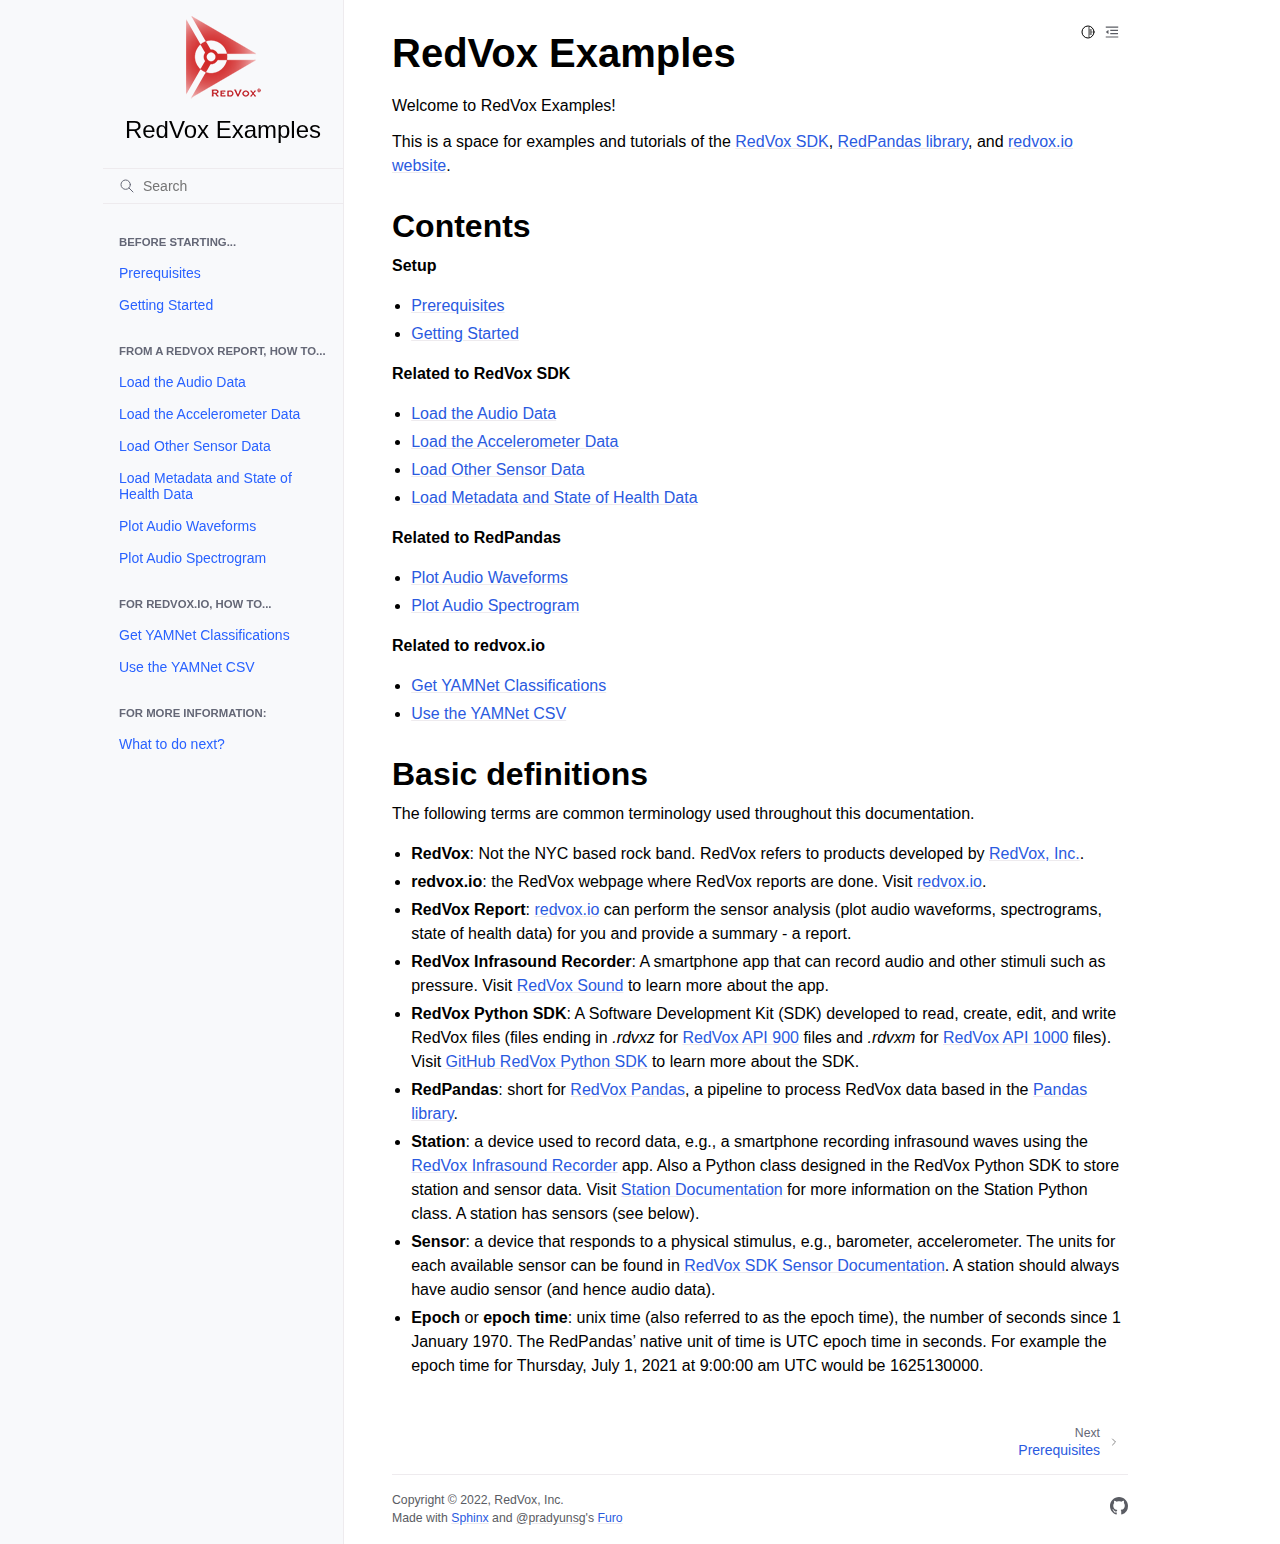
==== commit 3ada17fe: "Update documentation" ====
--- a/index.html
+++ b/index.html
@@ -4,7 +4,7 @@
     <meta name="viewport" content="width=device-width,initial-scale=1"/>
     <meta name="color-scheme" content="light dark"><link rel="index" title="Index" href="genindex.html" /><link rel="search" title="Search" href="search.html" /><link rel="next" title="Prerequisites" href="prereqs.html" />
 
-    <meta name="generator" content="sphinx-4.5.0, furo 2022.04.07"/>
+    <link rel="shortcut icon" href="_static/favicon.ico"/><meta name="generator" content="sphinx-4.5.0, furo 2022.04.07"/>
         <title>RedVox Examples</title>
       <link rel="stylesheet" type="text/css" href="_static/pygments.css" />
     <link rel="stylesheet" type="text/css" href="_static/styles/furo.css?digest=68f4518137b9aefe99b631505a2064c3c42c9852" />
@@ -215,10 +215,6 @@
 <p>Welcome to RedVox Examples!</p>
 <p>This is a space for examples and tutorials of the <a class="reference external" href="https://github.com/RedVoxInc/redvox-python-sdk">RedVox SDK</a>,
 <a class="reference external" href="https://github.com/RedVoxInc/redpandas">RedPandas library</a>, and <a class="reference external" href="https://redvox.io/#/home">redvox.io website</a>.</p>
-<div class="admonition note">
-<p class="admonition-title">Note</p>
-<p>To run RedVox SDK and RedPandas examples please start by reading about the <a class="reference internal" href="prereqs.html"><span class="doc">Prerequisites</span></a></p>
-</div>
 <div class="section" id="contents">
 <h2>Contents<a class="headerlink" href="#contents" title="Permalink to this headline">#</a></h2>
 <p><strong>Setup</strong></p>
@@ -249,6 +245,9 @@
 <p>The following terms are common terminology used throughout this documentation.</p>
 <ul class="simple">
 <li><p><strong>RedVox</strong>: Not the NYC based rock band. RedVox refers to products developed by <a class="reference external" href="http://nelha.hawaii.gov/our-clients/redvox/">RedVox, Inc.</a>.</p></li>
+<li><p><strong>redvox.io</strong>: the RedVox webpage where RedVox reports are done. Visit <a class="reference external" href="https://redvox.io/#/home">redvox.io</a>.</p></li>
+<li><p><strong>RedVox Report</strong>: <a class="reference external" href="https://redvox.io/#/home">redvox.io</a> can perform the sensor analysis
+(plot audio waveforms, spectrograms, state of health data) for you and provide a summary - a report.</p></li>
 <li><p><strong>RedVox Infrasound Recorder</strong>: A smartphone app that can record audio and other stimuli such as pressure.
 Visit <a class="reference external" href="https://www.redvoxsound.com">RedVox Sound</a> to learn more about the app.</p></li>
 <li><p><strong>RedVox Python SDK</strong>: A Software Development Kit (SDK) developed to read, create, edit, and write RedVox files
